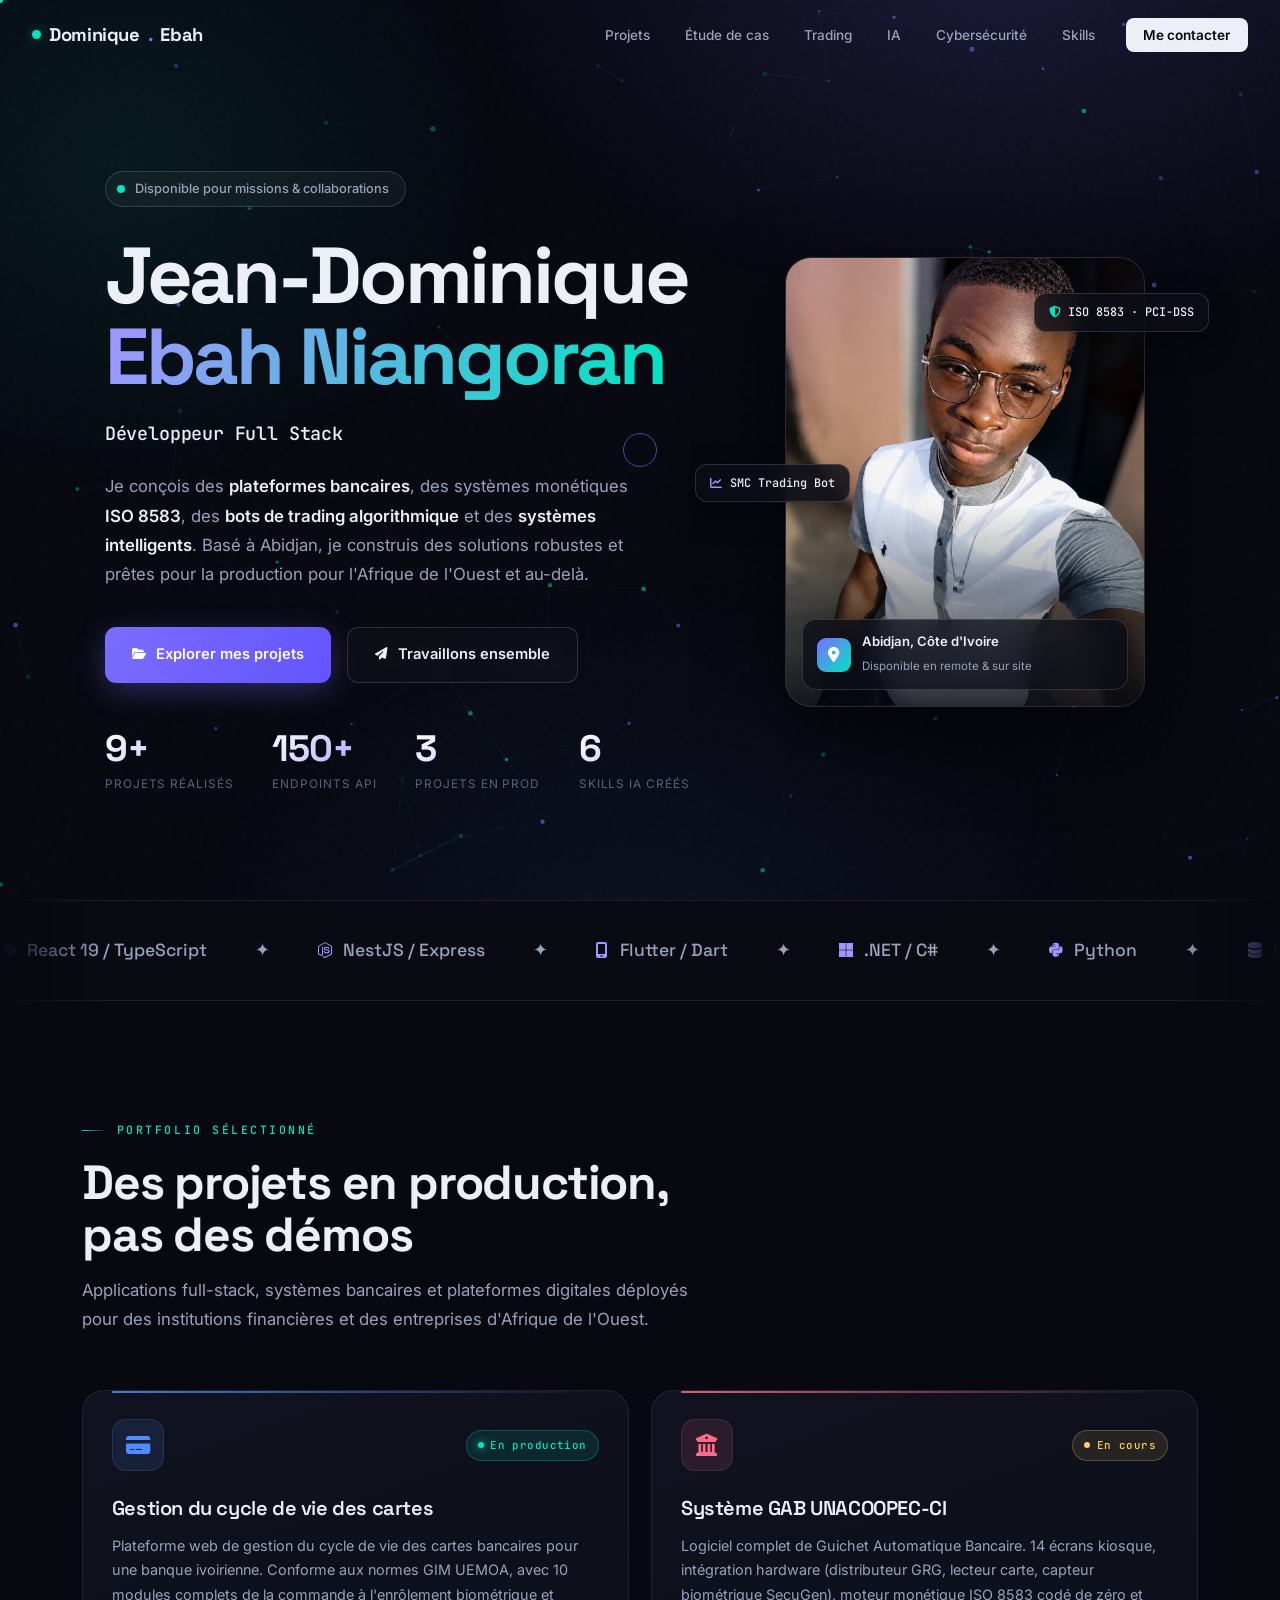
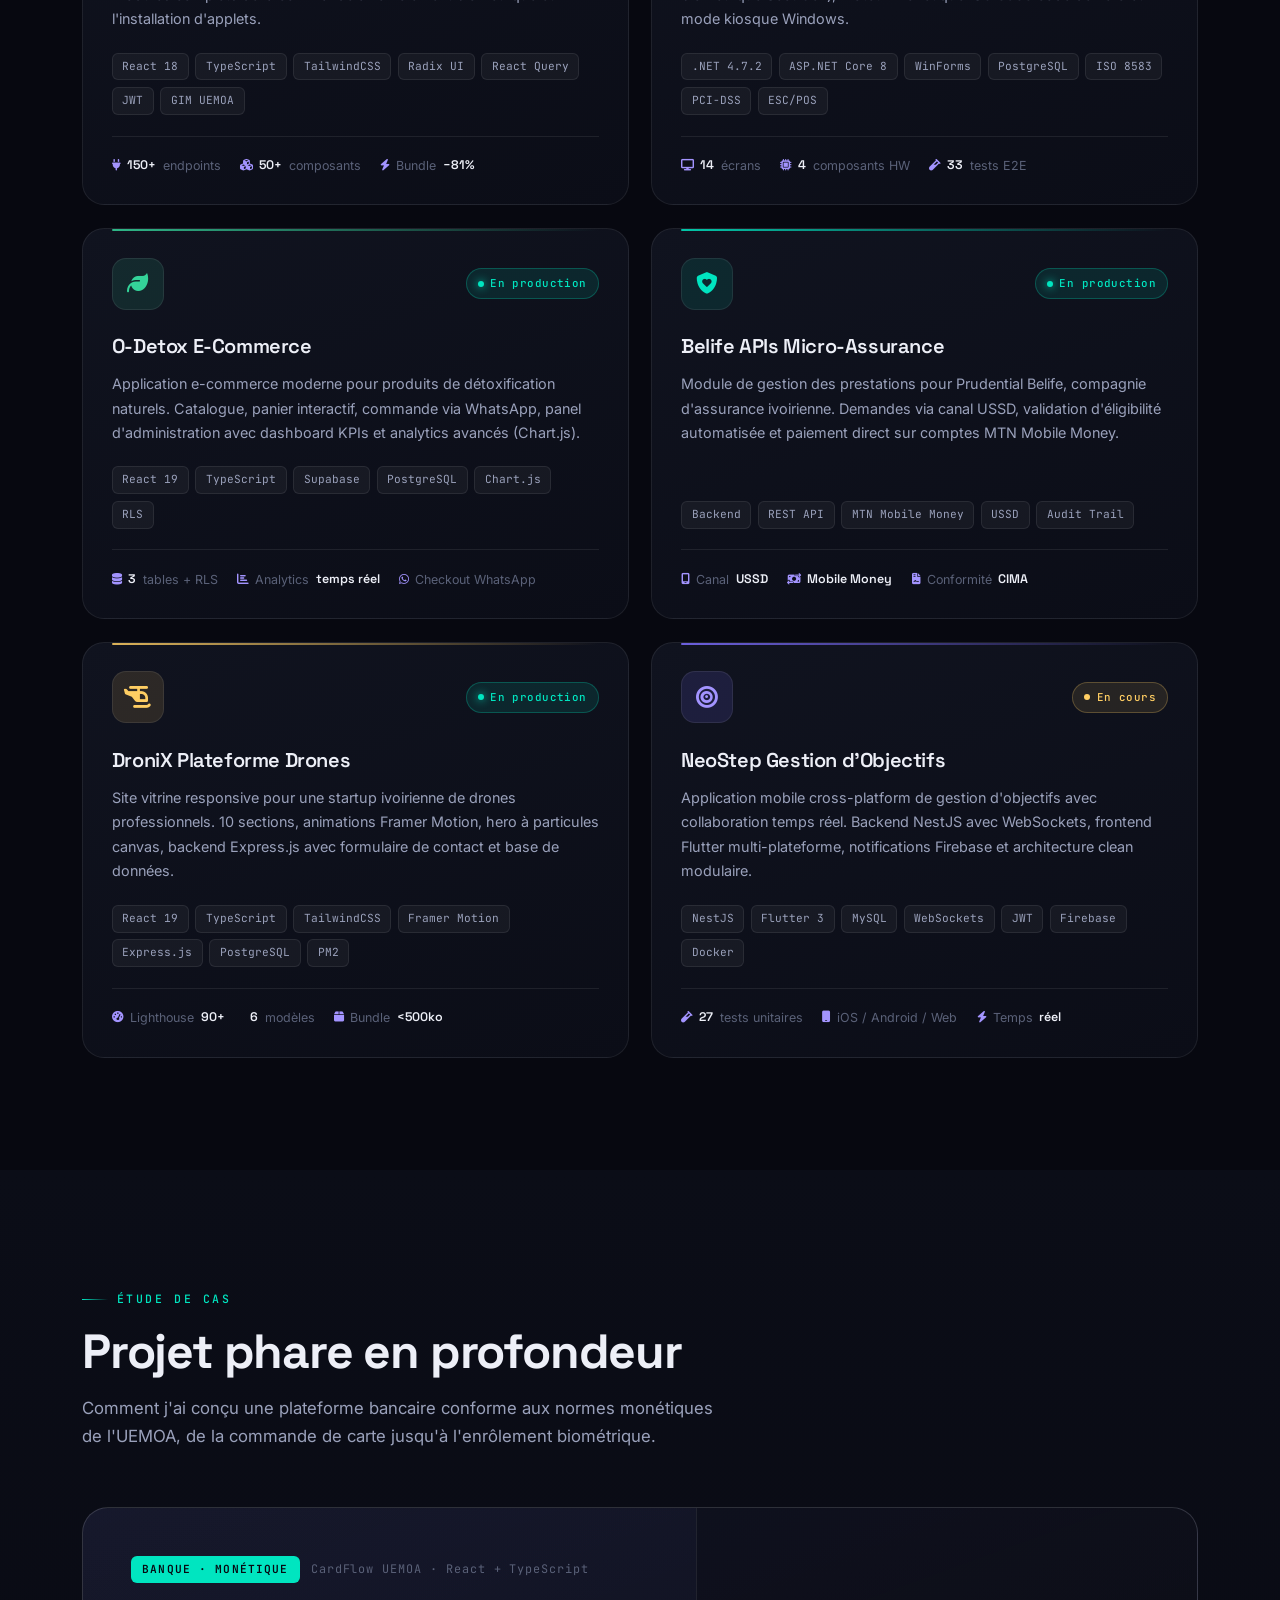
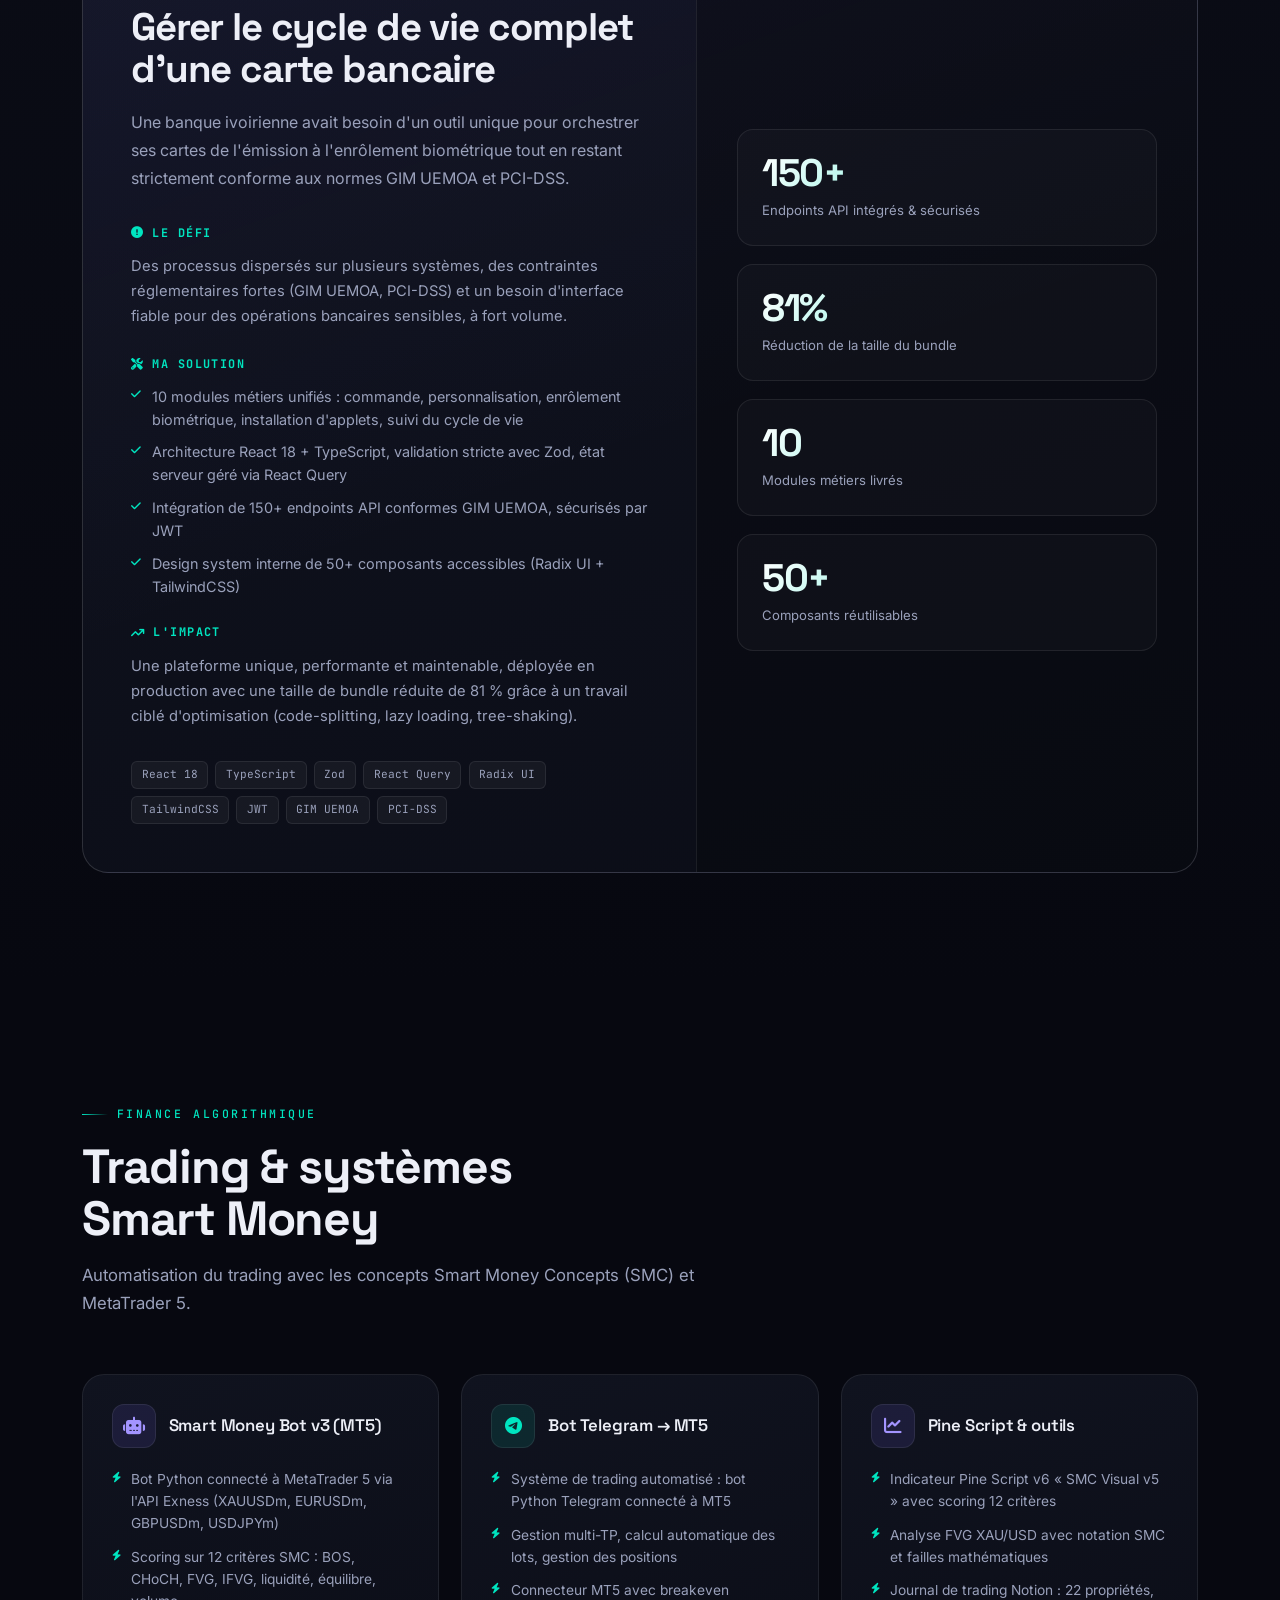
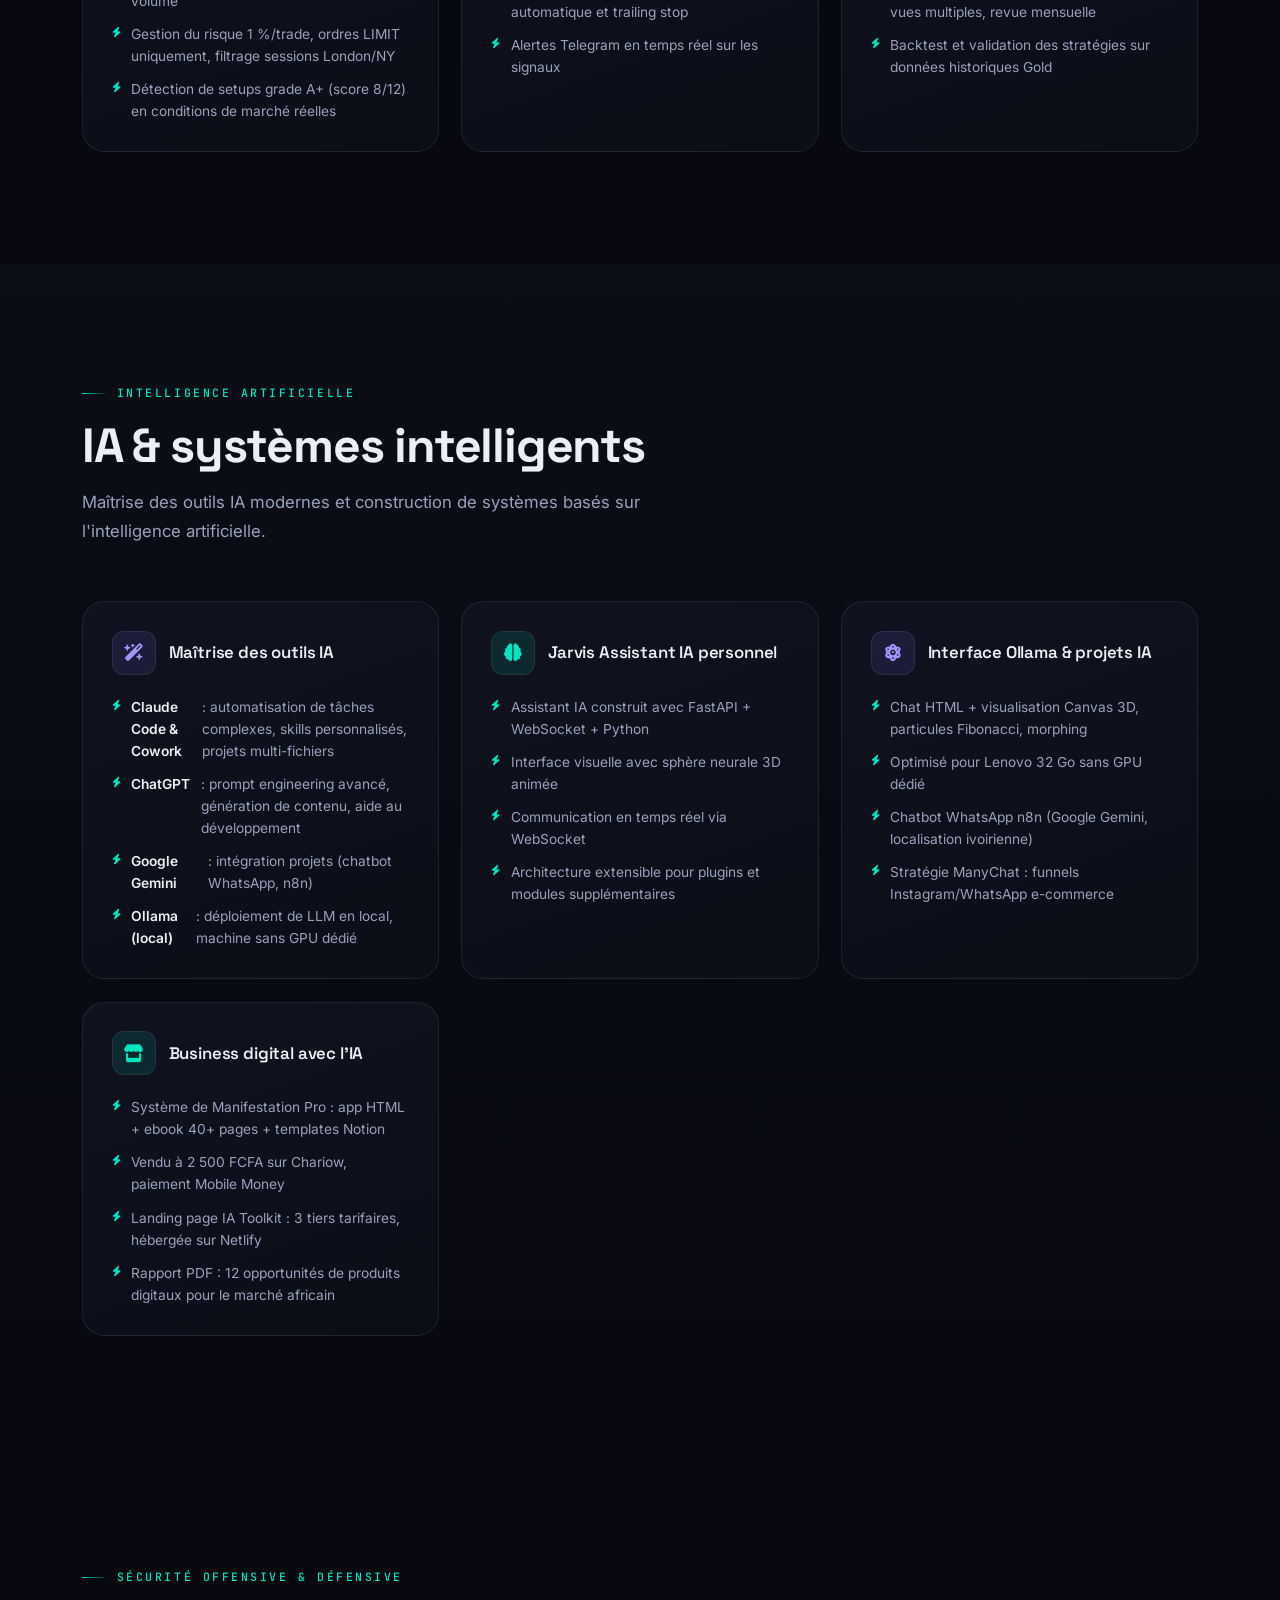
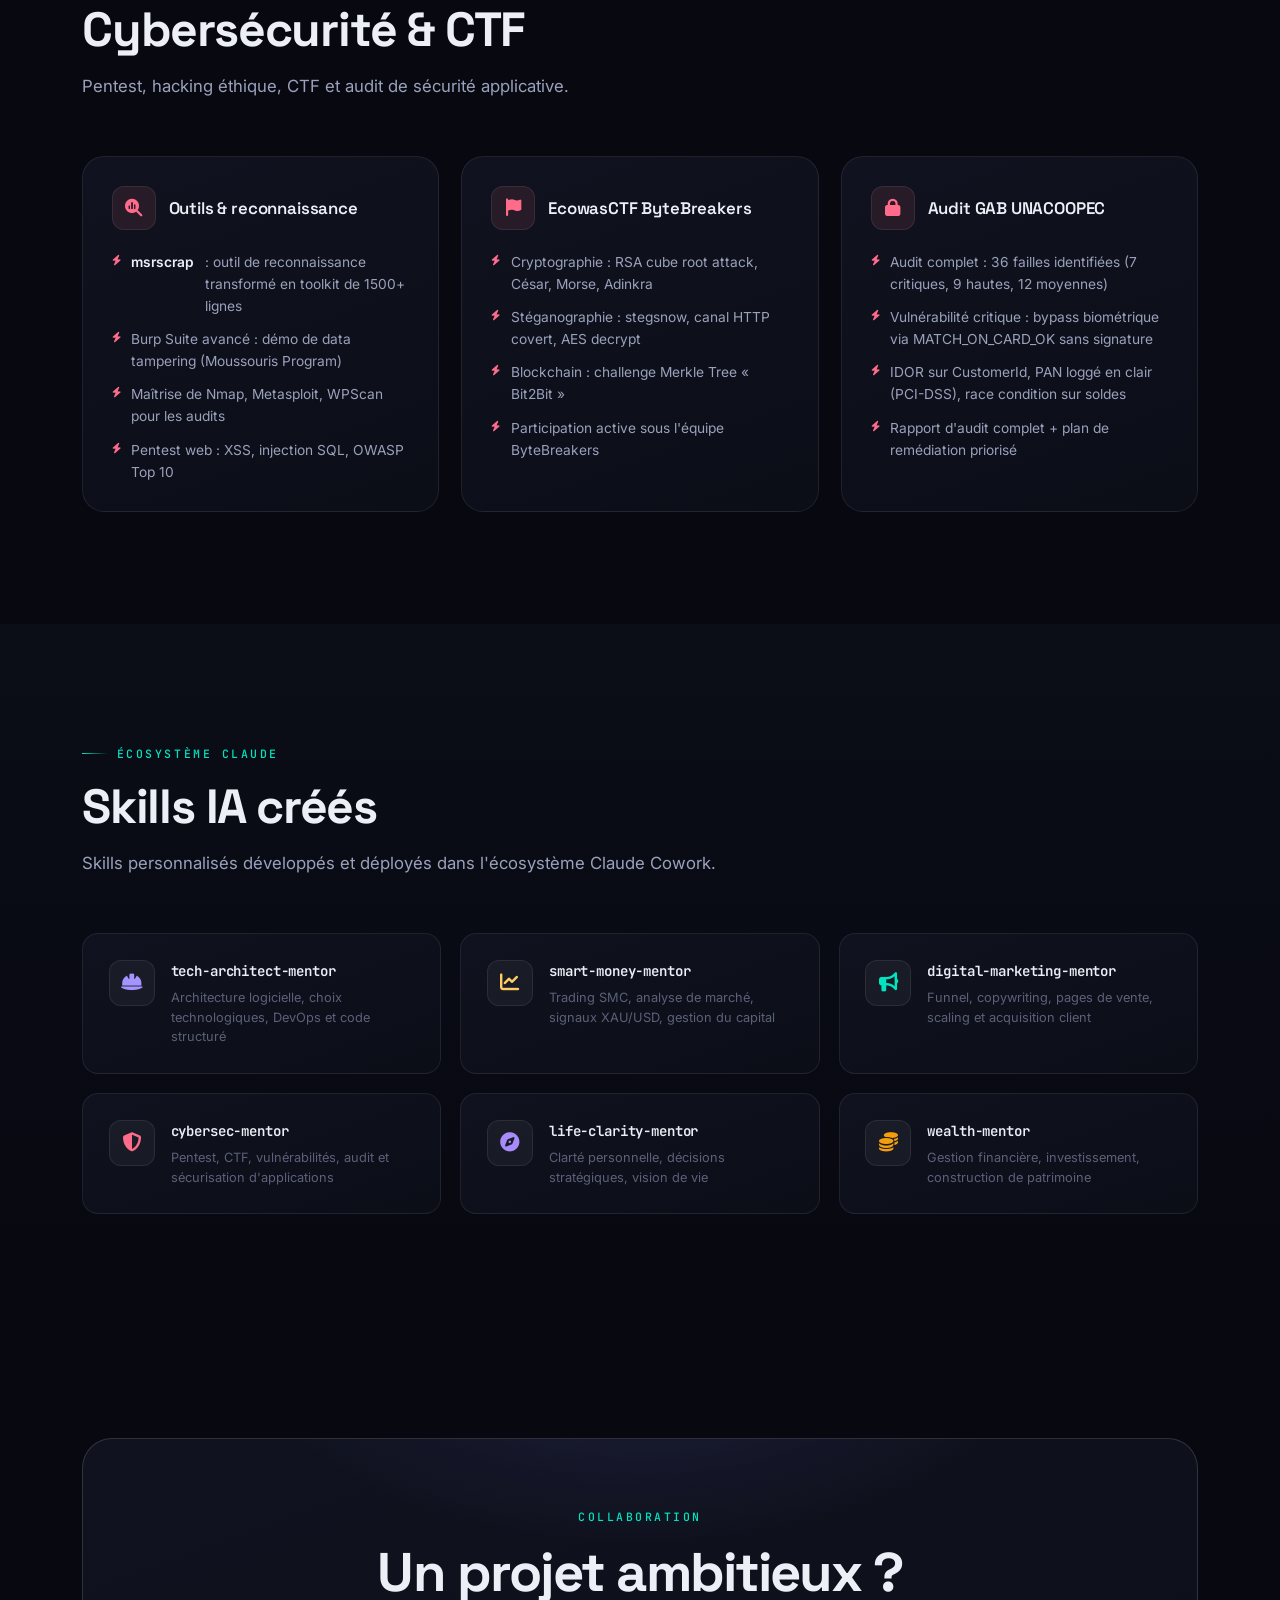
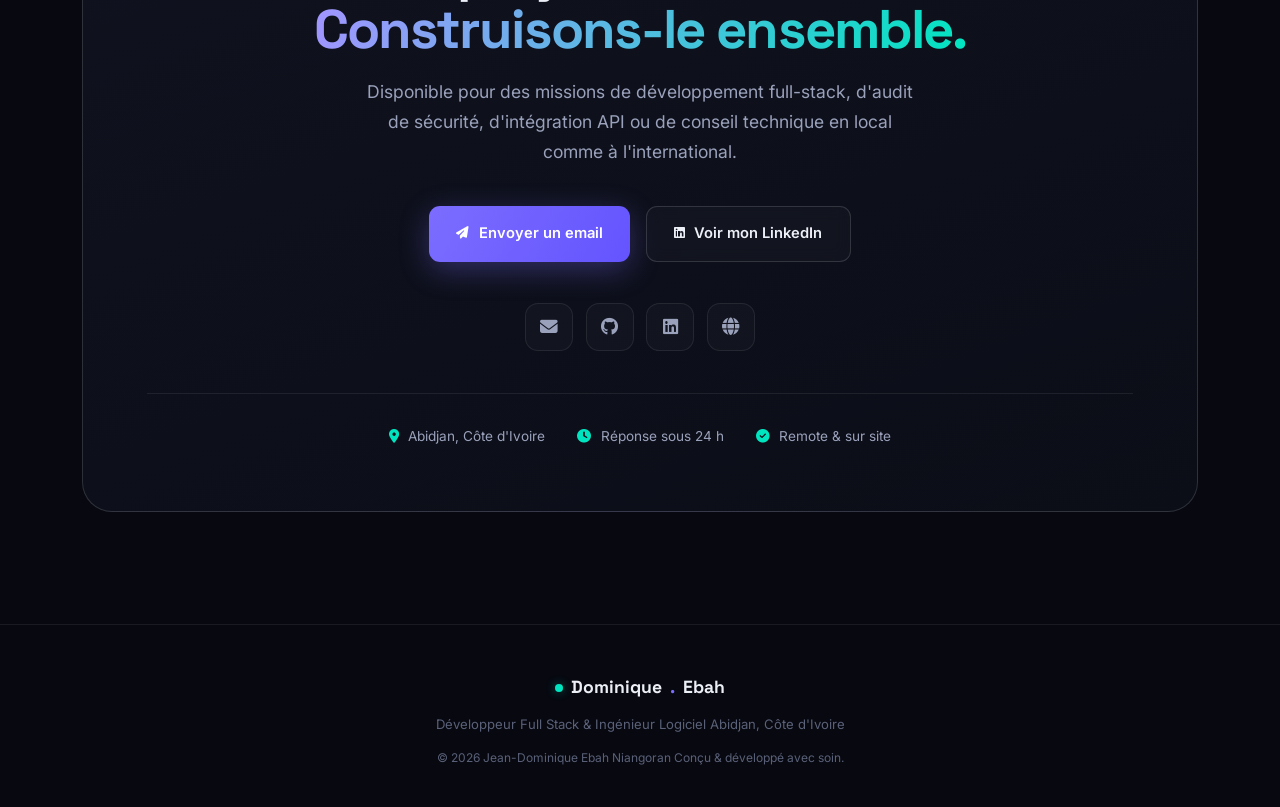
==== index.html @ 2f0df286 "nouveau nom du portfolio" ====
<!DOCTYPE html>
<html lang="fr">
<head>
<meta charset="UTF-8" />
<meta name="viewport" content="width=device-width, initial-scale=1.0" />
<title>Jean-Dominique Ebah  Développeur Full Stack  </title>
<meta name="description" content="Développeur Full Stack & Ingénieur Logiciel basé en Côte d'Ivoire. Plateformes bancaires, monétique ISO 8583, bots de trading algorithmique, IA & cybersécurité." />
<link rel="stylesheet" href="https://cdnjs.cloudflare.com/ajax/libs/font-awesome/6.5.1/css/all.min.css" />
<link rel="preconnect" href="https://fonts.googleapis.com" />
<link rel="preconnect" href="https://fonts.gstatic.com" crossorigin />
<link href="https://fonts.googleapis.com/css2?family=Space+Grotesk:wght@400;500;600;700&family=Inter:wght@300;400;500;600;700&family=JetBrains+Mono:wght@400;500;600&display=swap" rel="stylesheet" />
<link rel="stylesheet" href="assets/portfolio.css" />
</head>
<body>

<template id="__bundler_thumbnail" data-bg-color="#070810">
  <svg viewBox="0 0 1200 800" xmlns="http://www.w3.org/2000/svg">
    <defs>
      <linearGradient id="g" x1="0" y1="0" x2="1" y2="1">
        <stop offset="0" stop-color="#a394ff"/>
        <stop offset="1" stop-color="#00e5c0"/>
      </linearGradient>
    </defs>
    <circle cx="360" cy="300" r="8" fill="#7c6dff"/>
    <circle cx="560" cy="220" r="8" fill="#00e5c0"/>
    <circle cx="760" cy="320" r="8" fill="#7c6dff"/>
    <circle cx="620" cy="430" r="8" fill="#00e5c0"/>
    <circle cx="440" cy="460" r="8" fill="#7c6dff"/>
    <g stroke="#7c6dff" stroke-width="1.5" opacity="0.4">
      <line x1="360" y1="300" x2="560" y2="220"/>
      <line x1="560" y1="220" x2="760" y2="320"/>
      <line x1="760" y1="320" x2="620" y2="430"/>
      <line x1="620" y1="430" x2="440" y2="460"/>
      <line x1="440" y1="460" x2="360" y2="300"/>
      <line x1="560" y1="220" x2="620" y2="430"/>
    </g>
    <text x="600" y="580" font-family="'Space Grotesk',sans-serif" font-size="68" font-weight="700" fill="url(#g)" text-anchor="middle" letter-spacing="-2">Dominique.Ebah</text>
    <text x="600" y="630" font-family="monospace" font-size="24" fill="#9aa1bb" text-anchor="middle" letter-spacing="3">DÉVELOPPEUR FULL STACK</text>
  </svg>
</template>

<canvas id="neural-canvas"></canvas>
<div class="cursor-dot"></div>
<div class="cursor-ring"></div>

<!-- NAV -->
<nav>
  <a href="#top" class="nav-brand"><span class="brand-dot"></span>Dominique<span style="color:var(--violet)">.</span>Ebah</a>
  <ul class="nav-links">
    <li><a href="#projets">Projets</a></li>
    <li><a href="#case">Étude de cas</a></li>
    <li><a href="#trading">Trading</a></li>
    <li><a href="#ia">IA</a></li>
    <li><a href="#cybersec">Cybersécurité</a></li>
    <li><a href="#skills">Skills</a></li>
    <li><a href="#contact" class="nav-cta">Me contacter</a></li>
  </ul>
  <button class="nav-toggle" aria-label="Menu"><i class="fa-solid fa-bars"></i></button>
</nav>

<!-- HERO -->
<header class="hero" id="top">
  <div class="container">
    <div class="hero-grid">
      <div class="hero-text">
        <div class="hero-status reveal">
          <span class="live"></span> Disponible pour missions &amp; collaborations
        </div>
        <h1 class="reveal d1">
          Jean-Dominique<br />
          <span class="grad-text">Ebah Niangoran</span>
        </h1>
        <p class="hero-role reveal d2">
          Développeur Full Stack <span class="sep"> </span> 
        </p>
        <p class="hero-desc reveal d2">
          Je conçois des <strong>plateformes bancaires</strong>, des systèmes monétiques
          <strong>ISO 8583</strong>, des <strong>bots de trading algorithmique</strong> et des
          <strong>systèmes intelligents</strong>. Basé à Abidjan, je construis des solutions
          robustes et prêtes pour la production  pour l'Afrique de l'Ouest et au-delà.
        </p>
        <div class="hero-buttons reveal d3">
          <a href="#projets" class="btn btn-primary" data-magnetic>
            <i class="fa-solid fa-folder-open"></i><span>Explorer mes projets</span>
          </a>
          <a href="#contact" class="btn btn-ghost" data-magnetic>
            <i class="fa-solid fa-paper-plane"></i><span>Travaillons ensemble</span>
          </a>
        </div>
        <div class="hero-metrics reveal d4">
          <div class="metric-block">
            <div class="metric-num" data-count="9" data-suffix="+">0</div>
            <div class="metric-label">Projets réalisés</div>
          </div>
          <div class="metric-block">
            <div class="metric-num" data-count="150" data-suffix="+">0</div>
            <div class="metric-label">Endpoints API</div>
          </div>
          <div class="metric-block">
            <div class="metric-num" data-count="3">0</div>
            <div class="metric-label">Projets en prod</div>
          </div>
          <div class="metric-block">
            <div class="metric-num" data-count="6">0</div>
            <div class="metric-label">Skills IA créés</div>
          </div>
        </div>
      </div>

      <div class="hero-portrait reveal d2">
        <div class="portrait-card">
          <div class="portrait-glow"></div>
          <img src="assets/photo.png" alt="Jean-Dominique Ebah Niangoran" />
          <div class="portrait-badge">
            <div class="pb-icon"><i class="fa-solid fa-location-dot"></i></div>
            <div class="pb-text">
              <strong>Abidjan, Côte d'Ivoire</strong>
              <span>Disponible en remote &amp; sur site</span>
            </div>
          </div>
        </div>
        <div class="float-chip fc-1"><i class="fa-solid fa-shield-halved"></i> ISO 8583 · PCI-DSS</div>
        <div class="float-chip fc-2"><i class="fa-solid fa-chart-line"></i> SMC Trading Bot</div>
      </div>
    </div>
  </div>
  <div class="scroll-hint reveal d4">
    <div class="mouse"></div>
    Défiler
  </div>
</header>

<!-- MARQUEE / STACK -->
<div class="marquee-wrap">
  <div class="marquee">
    <span class="marquee-item"><i class="fa-brands fa-react"></i> React 19 / TypeScript</span><span class="marquee-item star">✦</span>
    <span class="marquee-item"><i class="fa-brands fa-node-js"></i> NestJS / Express</span><span class="marquee-item star">✦</span>
    <span class="marquee-item"><i class="fa-solid fa-mobile-screen"></i> Flutter / Dart</span><span class="marquee-item star">✦</span>
    <span class="marquee-item"><i class="fa-brands fa-microsoft"></i> .NET / C#</span><span class="marquee-item star">✦</span>
    <span class="marquee-item"><i class="fa-brands fa-python"></i> Python</span><span class="marquee-item star">✦</span>
    <span class="marquee-item"><i class="fa-solid fa-database"></i> PostgreSQL</span><span class="marquee-item star">✦</span>
    <span class="marquee-item"><i class="fa-brands fa-docker"></i> Docker</span><span class="marquee-item star">✦</span>
    <span class="marquee-item"><i class="fa-solid fa-shield-halved"></i> ISO 8583</span><span class="marquee-item star">✦</span>
    <span class="marquee-item"><i class="fa-solid fa-chart-line"></i> MetaTrader 5</span><span class="marquee-item star">✦</span>
    <!-- duplicate for seamless loop -->
    <span class="marquee-item"><i class="fa-brands fa-react"></i> React 19 / TypeScript</span><span class="marquee-item star">✦</span>
    <span class="marquee-item"><i class="fa-brands fa-node-js"></i> NestJS / Express</span><span class="marquee-item star">✦</span>
    <span class="marquee-item"><i class="fa-solid fa-mobile-screen"></i> Flutter / Dart</span><span class="marquee-item star">✦</span>
    <span class="marquee-item"><i class="fa-brands fa-microsoft"></i> .NET / C#</span><span class="marquee-item star">✦</span>
    <span class="marquee-item"><i class="fa-brands fa-python"></i> Python</span><span class="marquee-item star">✦</span>
    <span class="marquee-item"><i class="fa-solid fa-database"></i> PostgreSQL</span><span class="marquee-item star">✦</span>
    <span class="marquee-item"><i class="fa-brands fa-docker"></i> Docker</span><span class="marquee-item star">✦</span>
    <span class="marquee-item"><i class="fa-solid fa-shield-halved"></i> ISO 8583</span><span class="marquee-item star">✦</span>
    <span class="marquee-item"><i class="fa-solid fa-chart-line"></i> MetaTrader 5</span><span class="marquee-item star">✦</span>
  </div>
</div>

<!-- PROJETS -->
<section id="projets">
  <div class="container">
    <div class="section-head reveal">
      <div class="eyebrow">Portfolio sélectionné</div>
      <h2 class="section-title">Des projets en production,<br />pas des démos</h2>
      <p class="section-sub">Applications full-stack, systèmes bancaires et plateformes digitales déployés pour des institutions financières et des entreprises d'Afrique de l'Ouest.</p>
    </div>

    <div class="projects-grid">

      <!-- CardFlow -->
      <article class="project-card c-blue reveal">
        <div class="spotlight"></div>
        <div class="project-top">
          <div class="project-icon"><i class="fa-solid fa-credit-card"></i></div>
          <span class="project-badge badge-prod"><span class="bdot"></span> En production</span>
        </div>
        <h3 class="project-title">Gestion du cycle de vie des cartes</h3>
        <p class="project-desc">Plateforme web de gestion du cycle de vie des cartes bancaires pour une banque ivoirienne. Conforme aux normes GIM UEMOA, avec 10 modules complets de la commande à l'enrôlement biométrique et l'installation d'applets.</p>
        <div class="project-tags">
          <span class="tag">React 18</span><span class="tag">TypeScript</span><span class="tag">TailwindCSS</span>
          <span class="tag">Radix UI</span><span class="tag">React Query</span><span class="tag">JWT</span><span class="tag">GIM UEMOA</span>
        </div>
        <div class="project-metrics">
          <span class="pmetric"><i class="fa-solid fa-plug"></i> <strong>150+</strong> endpoints</span>
          <span class="pmetric"><i class="fa-solid fa-cubes"></i> <strong>50+</strong> composants</span>
          <span class="pmetric"><i class="fa-solid fa-bolt"></i> Bundle <strong>−81%</strong></span>
        </div>
      </article>

      <!-- GAB -->
      <article class="project-card c-rose reveal d1">
        <div class="spotlight"></div>
        <div class="project-top">
          <div class="project-icon"><i class="fa-solid fa-building-columns"></i></div>
          <span class="project-badge badge-wip"><span class="bdot"></span> En cours</span>
        </div>
        <h3 class="project-title">Système GAB UNACOOPEC-CI</h3>
        <p class="project-desc">Logiciel complet de Guichet Automatique Bancaire. 14 écrans kiosque, intégration hardware (distributeur GRG, lecteur carte, capteur biométrique SecuGen), moteur monétique ISO 8583 codé de zéro et mode kiosque Windows.</p>
        <div class="project-tags">
          <span class="tag">.NET 4.7.2</span><span class="tag">ASP.NET Core 8</span><span class="tag">WinForms</span>
          <span class="tag">PostgreSQL</span><span class="tag">ISO 8583</span><span class="tag">PCI-DSS</span><span class="tag">ESC/POS</span>
        </div>
        <div class="project-metrics">
          <span class="pmetric"><i class="fa-solid fa-display"></i> <strong>14</strong> écrans</span>
          <span class="pmetric"><i class="fa-solid fa-microchip"></i> <strong>4</strong> composants HW</span>
          <span class="pmetric"><i class="fa-solid fa-vial"></i> <strong>33</strong> tests E2E</span>
        </div>
      </article>

      <!-- O-Detox -->
      <article class="project-card c-green reveal">
        <div class="spotlight"></div>
        <div class="project-top">
          <div class="project-icon"><i class="fa-solid fa-leaf"></i></div>
          <span class="project-badge badge-prod"><span class="bdot"></span> En production</span>
        </div>
        <h3 class="project-title">O-Detox E-Commerce</h3>
        <p class="project-desc">Application e-commerce moderne pour produits de détoxification naturels. Catalogue, panier interactif, commande via WhatsApp, panel d'administration avec dashboard KPIs et analytics avancés (Chart.js).</p>
        <div class="project-tags">
          <span class="tag">React 19</span><span class="tag">TypeScript</span><span class="tag">Supabase</span>
          <span class="tag">PostgreSQL</span><span class="tag">Chart.js</span><span class="tag">RLS</span>
        </div>
        <div class="project-metrics">
          <span class="pmetric"><i class="fa-solid fa-database"></i> <strong>3</strong> tables + RLS</span>
          <span class="pmetric"><i class="fa-solid fa-chart-bar"></i> Analytics <strong>temps réel</strong></span>
          <span class="pmetric"><i class="fa-brands fa-whatsapp"></i> Checkout WhatsApp</span>
        </div>
      </article>

      <!-- Belife -->
      <article class="project-card c-cyan reveal d1">
        <div class="spotlight"></div>
        <div class="project-top">
          <div class="project-icon"><i class="fa-solid fa-shield-heart"></i></div>
          <span class="project-badge badge-prod"><span class="bdot"></span> En production</span>
        </div>
        <h3 class="project-title">Belife APIs Micro-Assurance</h3>
        <p class="project-desc">Module de gestion des prestations pour Prudential Belife, compagnie d'assurance ivoirienne. Demandes via canal USSD, validation d'éligibilité automatisée et paiement direct sur comptes MTN Mobile Money.</p>
        <div class="project-tags">
          <span class="tag">Backend</span><span class="tag">REST API</span><span class="tag">MTN Mobile Money</span>
          <span class="tag">USSD</span><span class="tag">Audit Trail</span>
        </div>
        <div class="project-metrics">
          <span class="pmetric"><i class="fa-solid fa-mobile-screen"></i> Canal <strong>USSD</strong></span>
          <span class="pmetric"><i class="fa-solid fa-money-bill-transfer"></i> <strong>Mobile Money</strong></span>
          <span class="pmetric"><i class="fa-solid fa-file-contract"></i> Conformité <strong>CIMA</strong></span>
        </div>
      </article>

      <!-- DroniX -->
      <article class="project-card c-gold reveal">
        <div class="spotlight"></div>
        <div class="project-top">
          <div class="project-icon"><i class="fa-solid fa-helicopter"></i></div>
          <span class="project-badge badge-prod"><span class="bdot"></span> En production</span>
        </div>
        <h3 class="project-title">DroniX Plateforme Drones</h3>
        <p class="project-desc">Site vitrine responsive pour une startup ivoirienne de drones professionnels. 10 sections, animations Framer Motion, hero à particules canvas, backend Express.js avec formulaire de contact et base de données.</p>
        <div class="project-tags">
          <span class="tag">React 19</span><span class="tag">TypeScript</span><span class="tag">TailwindCSS</span>
          <span class="tag">Framer Motion</span><span class="tag">Express.js</span><span class="tag">PostgreSQL</span><span class="tag">PM2</span>
        </div>
        <div class="project-metrics">
          <span class="pmetric"><i class="fa-solid fa-gauge-high"></i> Lighthouse <strong>90+</strong></span>
          <span class="pmetric"><i class="fa-solid fa-drone"></i> <strong>6</strong> modèles</span>
          <span class="pmetric"><i class="fa-solid fa-box"></i> Bundle <strong>&lt;500ko</strong></span>
        </div>
      </article>

      <!-- NeoStep -->
      <article class="project-card c-violet reveal d1">
        <div class="spotlight"></div>
        <div class="project-top">
          <div class="project-icon"><i class="fa-solid fa-bullseye"></i></div>
          <span class="project-badge badge-wip"><span class="bdot"></span> En cours</span>
        </div>
        <h3 class="project-title">NeoStep Gestion d'Objectifs</h3>
        <p class="project-desc">Application mobile cross-platform de gestion d'objectifs avec collaboration temps réel. Backend NestJS avec WebSockets, frontend Flutter multi-plateforme, notifications Firebase et architecture clean modulaire.</p>
        <div class="project-tags">
          <span class="tag">NestJS</span><span class="tag">Flutter 3</span><span class="tag">MySQL</span>
          <span class="tag">WebSockets</span><span class="tag">JWT</span><span class="tag">Firebase</span><span class="tag">Docker</span>
        </div>
        <div class="project-metrics">
          <span class="pmetric"><i class="fa-solid fa-vial"></i> <strong>27</strong> tests unitaires</span>
          <span class="pmetric"><i class="fa-solid fa-mobile"></i> iOS / Android / Web</span>
          <span class="pmetric"><i class="fa-solid fa-bolt"></i> Temps <strong>réel</strong></span>
        </div>
      </article>

    </div>
  </div>
</section>

<!-- CASE STUDY -->
<section id="case" class="alt-bg">
  <div class="container">
    <div class="section-head reveal">
      <div class="eyebrow">Étude de cas</div>
      <h2 class="section-title">Projet phare en profondeur</h2>
      <p class="section-sub">Comment j'ai conçu une plateforme bancaire conforme aux normes monétiques de l'UEMOA, de la commande de carte jusqu'à l'enrôlement biométrique.</p>
    </div>

    <div class="case reveal d1">
      <div class="case-inner">
        <div class="case-left">
          <div class="case-tagrow">
            <span class="case-flag">Banque · Monétique</span>
            <span class="case-domain">CardFlow UEMOA · React + TypeScript</span>
          </div>
          <h3>Gérer le cycle de vie complet d'une carte bancaire</h3>
          <p class="case-lead">Une banque ivoirienne avait besoin d'un outil unique pour orchestrer ses cartes de l'émission à l'enrôlement biométrique tout en restant strictement conforme aux normes GIM UEMOA et PCI-DSS.</p>

          <div class="case-block">
            <h4><i class="fa-solid fa-circle-exclamation"></i> Le défi</h4>
            <p>Des processus dispersés sur plusieurs systèmes, des contraintes réglementaires fortes (GIM UEMOA, PCI-DSS) et un besoin d'interface fiable pour des opérations bancaires sensibles, à fort volume.</p>
          </div>

          <div class="case-block">
            <h4><i class="fa-solid fa-screwdriver-wrench"></i> Ma solution</h4>
            <ul class="case-list">
              <li><i class="fa-solid fa-check"></i> 10 modules métiers unifiés : commande, personnalisation, enrôlement biométrique, installation d'applets, suivi du cycle de vie</li>
              <li><i class="fa-solid fa-check"></i> Architecture React 18 + TypeScript, validation stricte avec Zod, état serveur géré via React Query</li>
              <li><i class="fa-solid fa-check"></i> Intégration de 150+ endpoints API conformes GIM UEMOA, sécurisés par JWT</li>
              <li><i class="fa-solid fa-check"></i> Design system interne de 50+ composants accessibles (Radix UI + TailwindCSS)</li>
            </ul>
          </div>

          <div class="case-block">
            <h4><i class="fa-solid fa-arrow-trend-up"></i> L'impact</h4>
            <p>Une plateforme unique, performante et maintenable, déployée en production avec une taille de bundle réduite de 81 % grâce à un travail ciblé d'optimisation (code-splitting, lazy loading, tree-shaking).</p>
          </div>

          <div class="case-tags">
            <span class="tag">React 18</span><span class="tag">TypeScript</span><span class="tag">Zod</span>
            <span class="tag">React Query</span><span class="tag">Radix UI</span><span class="tag">TailwindCSS</span>
            <span class="tag">JWT</span><span class="tag">GIM UEMOA</span><span class="tag">PCI-DSS</span>
          </div>
        </div>

        <div class="case-right">
          <div class="case-stat">
            <div class="cs-num"><span data-count="150" data-suffix="+">0</span></div>
            <div class="cs-label">Endpoints API intégrés &amp; sécurisés</div>
          </div>
          <div class="case-stat">
            <div class="cs-num"><span data-count="81" data-suffix="%">0</span></div>
            <div class="cs-label">Réduction de la taille du bundle</div>
          </div>
          <div class="case-stat">
            <div class="cs-num"><span data-count="10">0</span></div>
            <div class="cs-label">Modules métiers livrés</div>
          </div>
          <div class="case-stat">
            <div class="cs-num"><span data-count="50" data-suffix="+">0</span></div>
            <div class="cs-label">Composants réutilisables</div>
          </div>
        </div>
      </div>
    </div>
  </div>
</section>

<!-- TRADING -->
<section id="trading">
  <div class="container">
    <div class="section-head reveal">
      <div class="eyebrow">Finance algorithmique</div>
      <h2 class="section-title">Trading &amp; systèmes Smart Money</h2>
      <p class="section-sub">Automatisation du trading avec les concepts Smart Money Concepts (SMC) et MetaTrader 5.</p>
    </div>
    <div class="cards-grid">
      <article class="info-card reveal">
        <div class="info-card-head">
          <div class="ic"><i class="fa-solid fa-robot"></i></div>
          <h4>Smart Money Bot v3 (MT5)</h4>
        </div>
        <ul class="feat-list">
          <li><i class="fa-solid fa-bolt"></i> Bot Python connecté à MetaTrader 5 via l'API Exness (XAUUSDm, EURUSDm, GBPUSDm, USDJPYm)</li>
          <li><i class="fa-solid fa-bolt"></i> Scoring sur 12 critères SMC : BOS, CHoCH, FVG, IFVG, liquidité, équilibre, volume</li>
          <li><i class="fa-solid fa-bolt"></i> Gestion du risque 1 %/trade, ordres LIMIT uniquement, filtrage sessions London/NY</li>
          <li><i class="fa-solid fa-bolt"></i> Détection de setups grade A+ (score 8/12) en conditions de marché réelles</li>
        </ul>
      </article>
      <article class="info-card teal reveal d1">
        <div class="info-card-head">
          <div class="ic"><i class="fa-brands fa-telegram"></i></div>
          <h4>Bot Telegram → MT5</h4>
        </div>
        <ul class="feat-list">
          <li><i class="fa-solid fa-bolt"></i> Système de trading automatisé : bot Python Telegram connecté à MT5</li>
          <li><i class="fa-solid fa-bolt"></i> Gestion multi-TP, calcul automatique des lots, gestion des positions</li>
          <li><i class="fa-solid fa-bolt"></i> Connecteur MT5 avec breakeven automatique et trailing stop</li>
          <li><i class="fa-solid fa-bolt"></i> Alertes Telegram en temps réel sur les signaux</li>
        </ul>
      </article>
      <article class="info-card reveal d2">
        <div class="info-card-head">
          <div class="ic"><i class="fa-solid fa-chart-line"></i></div>
          <h4>Pine Script &amp; outils</h4>
        </div>
        <ul class="feat-list">
          <li><i class="fa-solid fa-bolt"></i> Indicateur Pine Script v6 « SMC Visual v5 » avec scoring 12 critères</li>
          <li><i class="fa-solid fa-bolt"></i> Analyse FVG XAU/USD avec notation SMC et failles mathématiques</li>
          <li><i class="fa-solid fa-bolt"></i> Journal de trading Notion : 22 propriétés, vues multiples, revue mensuelle</li>
          <li><i class="fa-solid fa-bolt"></i> Backtest et validation des stratégies sur données historiques Gold</li>
        </ul>
      </article>
    </div>
  </div>
</section>

<!-- IA -->
<section id="ia" class="alt-bg">
  <div class="container">
    <div class="section-head reveal">
      <div class="eyebrow">Intelligence artificielle</div>
      <h2 class="section-title">IA &amp; systèmes intelligents</h2>
      <p class="section-sub">Maîtrise des outils IA modernes et construction de systèmes basés sur l'intelligence artificielle.</p>
    </div>
    <div class="cards-grid">
      <article class="info-card reveal">
        <div class="info-card-head">
          <div class="ic"><i class="fa-solid fa-wand-magic-sparkles"></i></div>
          <h4>Maîtrise des outils IA</h4>
        </div>
        <ul class="feat-list">
          <li><i class="fa-solid fa-bolt"></i> <strong>Claude Code &amp; Cowork</strong> : automatisation de tâches complexes, skills personnalisés, projets multi-fichiers</li>
          <li><i class="fa-solid fa-bolt"></i> <strong>ChatGPT</strong> : prompt engineering avancé, génération de contenu, aide au développement</li>
          <li><i class="fa-solid fa-bolt"></i> <strong>Google Gemini</strong> : intégration projets (chatbot WhatsApp, n8n)</li>
          <li><i class="fa-solid fa-bolt"></i> <strong>Ollama (local)</strong> : déploiement de LLM en local, machine sans GPU dédié</li>
        </ul>
      </article>
      <article class="info-card teal reveal d1">
        <div class="info-card-head">
          <div class="ic"><i class="fa-solid fa-brain"></i></div>
          <h4>Jarvis Assistant IA personnel</h4>
        </div>
        <ul class="feat-list">
          <li><i class="fa-solid fa-bolt"></i> Assistant IA construit avec FastAPI + WebSocket + Python</li>
          <li><i class="fa-solid fa-bolt"></i> Interface visuelle avec sphère neurale 3D animée</li>
          <li><i class="fa-solid fa-bolt"></i> Communication en temps réel via WebSocket</li>
          <li><i class="fa-solid fa-bolt"></i> Architecture extensible pour plugins et modules supplémentaires</li>
        </ul>
      </article>
      <article class="info-card reveal d2">
        <div class="info-card-head">
          <div class="ic"><i class="fa-solid fa-atom"></i></div>
          <h4>Interface Ollama &amp; projets IA</h4>
        </div>
        <ul class="feat-list">
          <li><i class="fa-solid fa-bolt"></i> Chat HTML + visualisation Canvas 3D, particules Fibonacci, morphing</li>
          <li><i class="fa-solid fa-bolt"></i> Optimisé pour Lenovo 32 Go sans GPU dédié</li>
          <li><i class="fa-solid fa-bolt"></i> Chatbot WhatsApp n8n (Google Gemini, localisation ivoirienne)</li>
          <li><i class="fa-solid fa-bolt"></i> Stratégie ManyChat : funnels Instagram/WhatsApp e-commerce</li>
        </ul>
      </article>
      <article class="info-card teal reveal d3">
        <div class="info-card-head">
          <div class="ic"><i class="fa-solid fa-store"></i></div>
          <h4>Business digital avec l'IA</h4>
        </div>
        <ul class="feat-list">
          <li><i class="fa-solid fa-bolt"></i> Système de Manifestation Pro : app HTML + ebook 40+ pages + templates Notion</li>
          <li><i class="fa-solid fa-bolt"></i> Vendu à 2 500 FCFA sur Chariow, paiement Mobile Money</li>
          <li><i class="fa-solid fa-bolt"></i> Landing page IA Toolkit : 3 tiers tarifaires, hébergée sur Netlify</li>
          <li><i class="fa-solid fa-bolt"></i> Rapport PDF : 12 opportunités de produits digitaux pour le marché africain</li>
        </ul>
      </article>
    </div>
  </div>
</section>

<!-- CYBERSEC -->
<section id="cybersec">
  <div class="container">
    <div class="section-head reveal">
      <div class="eyebrow">Sécurité offensive &amp; défensive</div>
      <h2 class="section-title">Cybersécurité &amp; CTF</h2>
      <p class="section-sub">Pentest, hacking éthique, CTF et audit de sécurité applicative.</p>
    </div>
    <div class="cards-grid">
      <article class="info-card rose reveal">
        <div class="info-card-head">
          <div class="ic"><i class="fa-solid fa-magnifying-glass-chart"></i></div>
          <h4>Outils &amp; reconnaissance</h4>
        </div>
        <ul class="feat-list">
          <li><i class="fa-solid fa-bolt"></i> <strong>msrscrap</strong> : outil de reconnaissance transformé en toolkit de 1500+ lignes</li>
          <li><i class="fa-solid fa-bolt"></i> Burp Suite avancé : démo de data tampering (Moussouris Program)</li>
          <li><i class="fa-solid fa-bolt"></i> Maîtrise de Nmap, Metasploit, WPScan pour les audits</li>
          <li><i class="fa-solid fa-bolt"></i> Pentest web : XSS, injection SQL, OWASP Top 10</li>
        </ul>
      </article>
      <article class="info-card rose reveal d1">
        <div class="info-card-head">
          <div class="ic"><i class="fa-solid fa-flag"></i></div>
          <h4>EcowasCTF ByteBreakers</h4>
        </div>
        <ul class="feat-list">
          <li><i class="fa-solid fa-bolt"></i> Cryptographie : RSA cube root attack, César, Morse, Adinkra</li>
          <li><i class="fa-solid fa-bolt"></i> Stéganographie : stegsnow, canal HTTP covert, AES decrypt</li>
          <li><i class="fa-solid fa-bolt"></i> Blockchain : challenge Merkle Tree « Bit2Bit »</li>
          <li><i class="fa-solid fa-bolt"></i> Participation active sous l'équipe ByteBreakers</li>
        </ul>
      </article>
      <article class="info-card rose reveal d2">
        <div class="info-card-head">
          <div class="ic"><i class="fa-solid fa-lock"></i></div>
          <h4>Audit GAB UNACOOPEC</h4>
        </div>
        <ul class="feat-list">
          <li><i class="fa-solid fa-bolt"></i> Audit complet : 36 failles identifiées (7 critiques, 9 hautes, 12 moyennes)</li>
          <li><i class="fa-solid fa-bolt"></i> Vulnérabilité critique : bypass biométrique via MATCH_ON_CARD_OK sans signature</li>
          <li><i class="fa-solid fa-bolt"></i> IDOR sur CustomerId, PAN loggé en clair (PCI-DSS), race condition sur soldes</li>
          <li><i class="fa-solid fa-bolt"></i> Rapport d'audit complet + plan de remédiation priorisé</li>
        </ul>
      </article>
    </div>
  </div>
</section>

<!-- SKILLS -->
<section id="skills" class="alt-bg">
  <div class="container">
    <div class="section-head reveal">
      <div class="eyebrow">Écosystème Claude</div>
      <h2 class="section-title">Skills IA créés</h2>
      <p class="section-sub">Skills personnalisés développés et déployés dans l'écosystème Claude Cowork.</p>
    </div>
    <div class="skills-grid">
      <div class="skill-tile reveal">
        <div class="st-icon" style="color:#a394ff"><i class="fa-solid fa-helmet-safety"></i></div>
        <div><div class="st-name">tech-architect-mentor</div><div class="st-desc">Architecture logicielle, choix technologiques, DevOps et code structuré</div></div>
      </div>
      <div class="skill-tile reveal d1">
        <div class="st-icon" style="color:#ffce63"><i class="fa-solid fa-chart-line"></i></div>
        <div><div class="st-name">smart-money-mentor</div><div class="st-desc">Trading SMC, analyse de marché, signaux XAU/USD, gestion du capital</div></div>
      </div>
      <div class="skill-tile reveal d2">
        <div class="st-icon" style="color:#00e5c0"><i class="fa-solid fa-bullhorn"></i></div>
        <div><div class="st-name">digital-marketing-mentor</div><div class="st-desc">Funnel, copywriting, pages de vente, scaling et acquisition client</div></div>
      </div>
      <div class="skill-tile reveal">
        <div class="st-icon" style="color:#ff6b8a"><i class="fa-solid fa-shield-halved"></i></div>
        <div><div class="st-name">cybersec-mentor</div><div class="st-desc">Pentest, CTF, vulnérabilités, audit et sécurisation d'applications</div></div>
      </div>
      <div class="skill-tile reveal d1">
        <div class="st-icon" style="color:#a78bfa"><i class="fa-solid fa-compass"></i></div>
        <div><div class="st-name">life-clarity-mentor</div><div class="st-desc">Clarté personnelle, décisions stratégiques, vision de vie</div></div>
      </div>
      <div class="skill-tile reveal d2">
        <div class="st-icon" style="color:#f59e0b"><i class="fa-solid fa-coins"></i></div>
        <div><div class="st-name">wealth-mentor</div><div class="st-desc">Gestion financière, investissement, construction de patrimoine</div></div>
      </div>
    </div>
  </div>
</section>

<!-- CONTACT -->
<section id="contact" class="contact">
  <div class="container">
    <div class="contact-card reveal">
      <div class="eyebrow">Collaboration</div>
      <h2>Un projet ambitieux ?<br /><span class="grad-text">Construisons-le ensemble.</span></h2>
      <p class="lead">Disponible pour des missions de développement full-stack, d'audit de sécurité, d'intégration API ou de conseil technique en local comme à l'international.</p>
      <div class="contact-actions">
        <a href="mailto:ebahniangoran@gmail.com" class="btn btn-primary" data-magnetic>
          <i class="fa-solid fa-paper-plane"></i><span>Envoyer un email</span>
        </a>
        <a href="https://www.linkedin.com/in/niangoran-jean-dominique-ebah-0b3594325/" target="_blank" rel="noopener" class="btn btn-ghost" data-magnetic>
          <i class="fa-brands fa-linkedin"></i><span>Voir mon LinkedIn</span>
        </a>
      </div>
      <div class="contact-socials">
        <a href="mailto:ebahniangoran@gmail.com" class="social-link" aria-label="Email"><i class="fa-solid fa-envelope"></i></a>
        <a href="https://github.com/Master-Mind-code/" target="_blank" rel="noopener" class="social-link" aria-label="GitHub"><i class="fa-brands fa-github"></i></a>
        <a href="https://www.linkedin.com/in/niangoran-jean-dominique-ebah-0b3594325/" target="_blank" rel="noopener" class="social-link" aria-label="LinkedIn"><i class="fa-brands fa-linkedin"></i></a>
        <a href="https://ia-toolkit.netlify.app" target="_blank" rel="noopener" class="social-link" aria-label="Site web"><i class="fa-solid fa-globe"></i></a>
      </div>
      <div class="contact-meta">
        <span class="cm"><i class="fa-solid fa-location-dot"></i> Abidjan, Côte d'Ivoire</span>
        <span class="cm"><i class="fa-solid fa-clock"></i> Réponse sous 24 h</span>
        <span class="cm"><i class="fa-solid fa-circle-check"></i> Remote &amp; sur site</span>
      </div>
    </div>
  </div>
</section>

<!-- FOOTER -->
<footer>
  <div class="f-brand"><span class="brand-dot"></span>Dominique<span style="color:var(--violet)">.</span>Ebah</div>
  <p>Développeur Full Stack &amp; Ingénieur Logiciel Abidjan, Côte d'Ivoire</p>
  <p style="font-size:0.75rem">© 2026 Jean-Dominique Ebah Niangoran Conçu &amp; développé avec soin.</p>
</footer>

<script src="assets/neural.js"></script>
<script src="assets/interactions.js"></script>
</body>
</html>
---- assets/portfolio.css ----
/* ============================================================
   DOMINIQUE EBAH — PORTFOLIO PREMIUM
   Dark néon · immersif · Awwwards-grade
   ============================================================ */

:root {
  /* Backgrounds */
  --bg: #070810;
  --bg-1: #0b0d17;
  --bg-2: #10131f;
  --bg-3: #161a28;
  --surface: rgba(255, 255, 255, 0.025);
  --surface-2: rgba(255, 255, 255, 0.045);
  --border: rgba(255, 255, 255, 0.08);
  --border-2: rgba(255, 255, 255, 0.14);

  /* Neon accents */
  --violet: #7c6dff;
  --violet-bright: #a394ff;
  --cyan: #00e5c0;
  --cyan-deep: #00d4aa;
  --blue: #4f8cff;
  --rose: #ff6b8a;
  --gold: #ffce63;

  /* Glows */
  --glow-violet: rgba(124, 109, 255, 0.45);
  --glow-cyan: rgba(0, 229, 192, 0.4);

  /* Text */
  --text: #edeff7;
  --text-2: #9aa1bb;
  --text-3: #5a6178;

  /* Type */
  --display: 'Space Grotesk', sans-serif;
  --body: 'Inter', sans-serif;
  --mono: 'JetBrains Mono', monospace;

  --radius: 16px;
  --radius-lg: 22px;
  --ease: cubic-bezier(0.22, 1, 0.36, 1);
  --maxw: 1180px;
}

* { margin: 0; padding: 0; box-sizing: border-box; }
html { scroll-behavior: smooth; -webkit-font-smoothing: antialiased; }

body {
  font-family: var(--body);
  background: var(--bg);
  color: var(--text);
  line-height: 1.6;
  overflow-x: hidden;
  cursor: none;
}
@media (hover: none) { body { cursor: auto; } }

/* Ambient gradient wash behind everything */
body::before {
  content: '';
  position: fixed;
  inset: 0;
  background:
    radial-gradient(900px 600px at 78% -5%, rgba(124, 109, 255, 0.16), transparent 60%),
    radial-gradient(700px 600px at 10% 18%, rgba(0, 229, 192, 0.08), transparent 55%),
    radial-gradient(800px 700px at 50% 110%, rgba(79, 140, 255, 0.08), transparent 60%);
  z-index: -3;
  pointer-events: none;
}
/* Fine grain */
body::after {
  content: '';
  position: fixed;
  inset: 0;
  background-image: url("data:image/svg+xml,%3Csvg viewBox='0 0 200 200' xmlns='http://www.w3.org/2000/svg'%3E%3Cfilter id='n'%3E%3CfeTurbulence type='fractalNoise' baseFrequency='0.85' numOctaves='3' stitchTiles='stitch'/%3E%3C/filter%3E%3Crect width='100%25' height='100%25' filter='url(%23n)' opacity='0.035'/%3E%3C/svg%3E");
  z-index: -2;
  pointer-events: none;
  opacity: 0.6;
}

#neural-canvas {
  position: fixed;
  inset: 0;
  z-index: -1;
  pointer-events: none;
}

::selection { background: rgba(124, 109, 255, 0.35); color: #fff; }

/* ============ CUSTOM CURSOR ============ */
.cursor-dot, .cursor-ring {
  position: fixed;
  top: 0; left: 0;
  border-radius: 50%;
  pointer-events: none;
  z-index: 9999;
  transform: translate(-50%, -50%);
  will-change: transform;
}
.cursor-dot { width: 6px; height: 6px; background: var(--cyan); box-shadow: 0 0 10px var(--glow-cyan); }
.cursor-ring {
  width: 34px; height: 34px;
  border: 1.5px solid rgba(124, 109, 255, 0.6);
  transition: width 0.25s var(--ease), height 0.25s var(--ease), border-color 0.25s, background 0.25s;
}
.cursor-ring.hovering {
  width: 56px; height: 56px;
  border-color: var(--cyan);
  background: rgba(0, 229, 192, 0.08);
}
@media (hover: none) { .cursor-dot, .cursor-ring { display: none; } }

/* ============ SHARED ============ */
.container { max-width: var(--maxw); margin: 0 auto; padding: 0 2rem; }
section { padding: 7rem 0; position: relative; }

.eyebrow {
  display: inline-flex; align-items: center; gap: 0.55rem;
  font-family: var(--mono);
  font-size: 0.72rem; font-weight: 500;
  letter-spacing: 0.22em; text-transform: uppercase;
  color: var(--cyan);
  margin-bottom: 1.1rem;
}
.eyebrow::before {
  content: ''; width: 26px; height: 1px;
  background: linear-gradient(90deg, var(--cyan), transparent);
}

.section-head { max-width: 640px; margin-bottom: 3.5rem; }
.section-head.center { margin-left: auto; margin-right: auto; text-align: center; }
.section-head.center .eyebrow::before { display: none; }
.section-title {
  font-family: var(--display);
  font-size: clamp(2rem, 4vw, 3rem);
  font-weight: 700; line-height: 1.08;
  letter-spacing: -0.025em;
  margin-bottom: 1rem;
  text-wrap: balance;
}
.section-sub { color: var(--text-2); font-size: 1.05rem; line-height: 1.7; }

.grad-text {
  background: linear-gradient(110deg, var(--violet-bright) 0%, var(--cyan) 100%);
  -webkit-background-clip: text; background-clip: text;
  -webkit-text-fill-color: transparent;
}

/* ============ NAV ============ */
nav {
  position: fixed; top: 0; left: 0; right: 0; z-index: 200;
  display: flex; align-items: center; justify-content: space-between;
  padding: 0 2rem; height: 70px;
  transition: background 0.4s, border-color 0.4s, height 0.4s;
  border-bottom: 1px solid transparent;
}
nav.scrolled {
  background: rgba(7, 8, 16, 0.72);
  backdrop-filter: blur(18px) saturate(140%);
  -webkit-backdrop-filter: blur(18px) saturate(140%);
  border-bottom-color: var(--border);
  height: 62px;
}
.nav-brand {
  font-family: var(--display);
  font-weight: 700; font-size: 1.15rem;
  color: var(--text); text-decoration: none;
  letter-spacing: -0.02em;
  display: flex; align-items: center; gap: 0.5rem;
}
.nav-brand .brand-dot {
  width: 9px; height: 9px; border-radius: 50%;
  background: var(--cyan);
  box-shadow: 0 0 12px var(--glow-cyan);
  animation: pulse-dot 2s infinite;
}
@keyframes pulse-dot { 0%,100% { opacity: 1; transform: scale(1); } 50% { opacity: 0.5; transform: scale(0.8); } }
.nav-links { display: flex; gap: 0.4rem; list-style: none; align-items: center; }
.nav-links a {
  color: var(--text-2); text-decoration: none;
  font-size: 0.85rem; font-weight: 500;
  padding: 0.5rem 0.9rem; border-radius: 8px;
  transition: color 0.2s, background 0.2s;
  position: relative;
}
.nav-links a:hover { color: var(--text); background: var(--surface-2); }
.nav-cta {
  margin-left: 0.6rem;
  background: var(--text) !important; color: var(--bg) !important;
  font-weight: 600 !important;
  padding: 0.55rem 1.1rem !important;
}
.nav-cta:hover { background: var(--cyan) !important; box-shadow: 0 0 24px var(--glow-cyan); }
.nav-toggle { display: none; background: none; border: none; color: var(--text); font-size: 1.3rem; cursor: pointer; }

/* ============ BUTTONS ============ */
.btn {
  display: inline-flex; align-items: center; gap: 0.6rem;
  padding: 0.95rem 1.7rem; border-radius: 11px;
  font-family: var(--body); font-size: 0.92rem; font-weight: 600;
  text-decoration: none; border: none; cursor: none;
  transition: transform 0.25s var(--ease), box-shadow 0.3s, background 0.3s, color 0.3s, border-color 0.3s;
  position: relative; overflow: hidden;
  white-space: nowrap;
}
.btn i { font-size: 0.85em; position: relative; z-index: 1; }
.btn span { position: relative; z-index: 1; }
.btn-primary {
  background: linear-gradient(120deg, var(--violet), #6354ff);
  color: #fff;
  box-shadow: 0 8px 30px rgba(124, 109, 255, 0.32);
}
.btn-primary::after {
  content: ''; position: absolute; inset: 0;
  background: linear-gradient(120deg, var(--cyan), var(--violet));
  opacity: 0; transition: opacity 0.35s; z-index: 0;
}
.btn-primary:hover { transform: translateY(-3px); box-shadow: 0 14px 40px rgba(124, 109, 255, 0.45); }
.btn-primary:hover::after { opacity: 1; }
.btn-ghost {
  background: var(--surface); color: var(--text);
  border: 1px solid var(--border-2);
  backdrop-filter: blur(8px);
}
.btn-ghost:hover { transform: translateY(-3px); border-color: var(--cyan); color: var(--cyan); box-shadow: 0 0 26px rgba(0, 229, 192, 0.18); }

/* ============ HERO ============ */
.hero {
  min-height: 100vh;
  display: flex; align-items: center;
  padding: 9rem 0 5rem;
  position: relative;
}
.hero-grid {
  display: grid;
  grid-template-columns: 1.25fr 0.9fr;
  gap: 4rem; align-items: center;
  width: 100%;
}
.hero-status {
  display: inline-flex; align-items: center; gap: 0.6rem;
  background: var(--surface-2);
  border: 1px solid var(--border-2);
  padding: 0.45rem 1rem 0.45rem 0.7rem;
  border-radius: 50px;
  font-size: 0.8rem; font-weight: 500; color: var(--text-2);
  margin-bottom: 1.8rem;
  backdrop-filter: blur(8px);
}
.hero-status .live {
  width: 8px; height: 8px; border-radius: 50%;
  background: var(--cyan); box-shadow: 0 0 0 0 var(--glow-cyan);
  animation: ripple 2s infinite;
}
@keyframes ripple {
  0% { box-shadow: 0 0 0 0 rgba(0,229,192,0.5); }
  70% { box-shadow: 0 0 0 8px rgba(0,229,192,0); }
  100% { box-shadow: 0 0 0 0 rgba(0,229,192,0); }
}
.hero h1 {
  font-family: var(--display);
  font-size: clamp(2.7rem, 6.2vw, 5rem);
  font-weight: 700; line-height: 1.02;
  letter-spacing: -0.04em;
  margin-bottom: 1.3rem;
}
.hero h1 .line { display: block; overflow: hidden; }
.hero h1 .line > span { display: inline-block; }
.hero-role {
  font-family: var(--mono);
  font-size: clamp(0.95rem, 1.6vw, 1.15rem);
  color: var(--text); font-weight: 500;
  margin-bottom: 1.5rem;
  letter-spacing: -0.01em;
}
.hero-role .sep { color: var(--violet); margin: 0 0.5rem; }
.hero-desc {
  font-size: 1.05rem; color: var(--text-2);
  max-width: 540px; line-height: 1.75;
  margin-bottom: 2.3rem;
}
.hero-desc strong { color: var(--text); font-weight: 600; }
.hero-buttons { display: flex; gap: 1rem; flex-wrap: wrap; margin-bottom: 3rem; }

.hero-metrics {
  display: grid; grid-template-columns: repeat(4, auto);
  gap: 2.4rem; justify-content: start;
}
.metric-block .metric-num {
  font-family: var(--display);
  font-size: clamp(1.7rem, 3vw, 2.3rem); font-weight: 700;
  letter-spacing: -0.03em; line-height: 1;
  background: linear-gradient(135deg, #fff, var(--violet-bright));
  -webkit-background-clip: text; background-clip: text; -webkit-text-fill-color: transparent;
}
.metric-block .metric-label {
  font-size: 0.74rem; color: var(--text-3);
  text-transform: uppercase; letter-spacing: 0.08em;
  margin-top: 0.45rem;
}

/* Hero portrait */
.hero-portrait { position: relative; display: flex; justify-content: center; }
.portrait-card {
  position: relative;
  width: 100%; max-width: 360px;
  aspect-ratio: 4 / 5;
  border-radius: 26px;
  overflow: hidden;
  border: 1px solid var(--border-2);
  box-shadow: 0 30px 80px rgba(0, 0, 0, 0.55);
  isolation: isolate;
}
.portrait-card img {
  width: 100%; height: 100%;
  object-fit: cover; object-position: 50% 18%;
  filter: contrast(1.06) saturate(0.92) brightness(0.96);
}
/* Duotone / blend toward palette */
.portrait-card::before {
  content: ''; position: absolute; inset: 0; z-index: 2;
  background: linear-gradient(155deg, rgba(124,109,255,0.28) 0%, transparent 40%, rgba(0,229,192,0.18) 100%);
  mix-blend-mode: soft-light;
}
/* Bottom fade into bg + scanline sheen */
.portrait-card::after {
  content: ''; position: absolute; inset: 0; z-index: 3;
  background: linear-gradient(to bottom, transparent 55%, rgba(7,8,16,0.85) 100%);
}
.portrait-glow {
  position: absolute; inset: -30px; z-index: -1;
  background: radial-gradient(circle at 60% 40%, var(--glow-violet), transparent 65%);
  filter: blur(20px);
  opacity: 0.7;
}
.portrait-badge {
  position: absolute; z-index: 5;
  bottom: 16px; left: 16px; right: 16px;
  display: flex; align-items: center; gap: 0.7rem;
  background: rgba(11, 13, 23, 0.7);
  backdrop-filter: blur(14px);
  border: 1px solid var(--border-2);
  border-radius: 14px;
  padding: 0.7rem 0.9rem;
}
.portrait-badge .pb-icon {
  width: 34px; height: 34px; border-radius: 9px;
  background: linear-gradient(135deg, var(--violet), var(--cyan));
  display: flex; align-items: center; justify-content: center;
  font-size: 0.95rem; color: #fff; flex-shrink: 0;
}
.portrait-badge .pb-text strong { display: block; font-size: 0.82rem; font-weight: 600; }
.portrait-badge .pb-text span { font-size: 0.72rem; color: var(--text-2); }
.float-chip {
  position: absolute; z-index: 6;
  background: rgba(11, 13, 23, 0.82);
  backdrop-filter: blur(14px);
  border: 1px solid var(--border-2);
  border-radius: 12px;
  padding: 0.55rem 0.85rem;
  font-family: var(--mono); font-size: 0.74rem; font-weight: 500;
  display: flex; align-items: center; gap: 0.5rem;
  box-shadow: 0 12px 30px rgba(0,0,0,0.4);
  animation: float-y 5s ease-in-out infinite;
}
.float-chip i { color: var(--cyan); }
.float-chip.fc-1 { top: 8%; right: -8%; }
.float-chip.fc-2 { top: 46%; left: -14%; animation-delay: 1.5s; }
.float-chip.fc-2 i { color: var(--violet-bright); }
@keyframes float-y { 0%,100% { transform: translateY(0); } 50% { transform: translateY(-10px); } }

.scroll-hint {
  position: absolute; bottom: 2rem; left: 50%; transform: translateX(-50%);
  display: flex; flex-direction: column; align-items: center; gap: 0.5rem;
  font-family: var(--mono); font-size: 0.68rem; letter-spacing: 0.2em;
  text-transform: uppercase; color: var(--text-3);
}
.scroll-hint .mouse {
  width: 22px; height: 34px; border: 1.5px solid var(--border-2);
  border-radius: 12px; position: relative;
}
.scroll-hint .mouse::after {
  content: ''; position: absolute; top: 6px; left: 50%; transform: translateX(-50%);
  width: 3px; height: 6px; border-radius: 2px; background: var(--cyan);
  animation: scroll-wheel 1.8s infinite;
}
@keyframes scroll-wheel { 0% { opacity: 0; transform: translate(-50%, 0); } 40% { opacity: 1; } 100% { opacity: 0; transform: translate(-50%, 10px); } }

/* ============ MARQUEE ============ */
.marquee-wrap {
  padding: 2.2rem 0; border-top: 1px solid var(--border); border-bottom: 1px solid var(--border);
  overflow: hidden; position: relative;
  background: rgba(255,255,255,0.012);
  -webkit-mask-image: linear-gradient(90deg, transparent, #000 8%, #000 92%, transparent);
          mask-image: linear-gradient(90deg, transparent, #000 8%, #000 92%, transparent);
}
.marquee {
  display: flex; gap: 3rem; width: max-content;
  animation: marquee 38s linear infinite;
}
.marquee:hover { animation-play-state: paused; }
@keyframes marquee { to { transform: translateX(-50%); } }
.marquee-item {
  display: inline-flex; align-items: center; gap: 0.7rem;
  font-family: var(--display); font-weight: 500; font-size: 1.1rem;
  color: var(--text-2); white-space: nowrap;
}
.marquee-item i { font-size: 1rem; color: var(--violet-bright); }
.marquee-item .star { color: var(--text-3); font-size: 0.6rem; }

/* ============ PROJECTS ============ */
.projects-grid {
  display: grid; grid-template-columns: repeat(2, 1fr);
  gap: 1.4rem;
}
.project-card {
  position: relative;
  background: linear-gradient(160deg, var(--bg-2), var(--bg-1));
  border: 1px solid var(--border);
  border-radius: var(--radius-lg);
  padding: 1.8rem;
  overflow: hidden;
  transition: transform 0.4s var(--ease), border-color 0.4s, box-shadow 0.4s;
  display: flex; flex-direction: column;
}
/* spotlight follow */
.project-card .spotlight {
  position: absolute; inset: 0; opacity: 0;
  background: radial-gradient(420px circle at var(--mx, 50%) var(--my, 0%), rgba(124,109,255,0.14), transparent 65%);
  transition: opacity 0.35s; pointer-events: none;
}
.project-card:hover { transform: translateY(-5px); border-color: var(--border-2); box-shadow: 0 22px 60px rgba(0,0,0,0.5); }
.project-card:hover .spotlight { opacity: 1; }
.project-card::before {
  content: ''; position: absolute; top: 0; left: 1.8rem; right: 1.8rem; height: 2px;
  border-radius: 2px; opacity: 0.85;
}
.project-card.c-blue::before { background: linear-gradient(90deg, var(--blue), transparent); }
.project-card.c-rose::before { background: linear-gradient(90deg, var(--rose), transparent); }
.project-card.c-cyan::before { background: linear-gradient(90deg, var(--cyan), transparent); }
.project-card.c-violet::before { background: linear-gradient(90deg, var(--violet), transparent); }
.project-card.c-gold::before { background: linear-gradient(90deg, var(--gold), transparent); }
.project-card.c-green::before { background: linear-gradient(90deg, #34d399, transparent); }
.project-card.c-pink::before { background: linear-gradient(90deg, #ec4899, transparent); }

.project-top { display: flex; align-items: center; justify-content: space-between; margin-bottom: 1.3rem; }
.project-icon {
  width: 52px; height: 52px; border-radius: 14px;
  display: flex; align-items: center; justify-content: center;
  font-size: 1.35rem; flex-shrink: 0;
  border: 1px solid var(--border);
}
.c-blue .project-icon { background: rgba(79,140,255,0.12); color: var(--blue); }
.c-rose .project-icon { background: rgba(255,107,138,0.12); color: var(--rose); }
.c-cyan .project-icon { background: rgba(0,229,192,0.1); color: var(--cyan); }
.c-violet .project-icon { background: rgba(124,109,255,0.14); color: var(--violet-bright); }
.c-gold .project-icon { background: rgba(255,206,99,0.12); color: var(--gold); }
.c-green .project-icon { background: rgba(52,211,153,0.12); color: #34d399; }
.c-pink .project-icon { background: rgba(236,72,153,0.12); color: #ec4899; }

.project-badge {
  font-family: var(--mono);
  font-size: 0.68rem; font-weight: 500; letter-spacing: 0.04em;
  padding: 0.35rem 0.7rem; border-radius: 50px;
  display: inline-flex; align-items: center; gap: 0.4rem;
}
.project-badge .bdot { width: 6px; height: 6px; border-radius: 50%; }
.badge-prod { background: rgba(0,229,192,0.1); color: var(--cyan); border: 1px solid rgba(0,229,192,0.25); }
.badge-prod .bdot { background: var(--cyan); box-shadow: 0 0 8px var(--cyan); animation: pulse-dot 1.8s infinite; }
.badge-wip { background: rgba(255,206,99,0.1); color: var(--gold); border: 1px solid rgba(255,206,99,0.25); }
.badge-wip .bdot { background: var(--gold); }
.badge-done { background: rgba(124,109,255,0.1); color: var(--violet-bright); border: 1px solid rgba(124,109,255,0.25); }
.badge-done .bdot { background: var(--violet-bright); }

.project-title { font-family: var(--display); font-size: 1.25rem; font-weight: 600; letter-spacing: -0.02em; margin-bottom: 0.6rem; }
.project-desc { font-size: 0.9rem; color: var(--text-2); line-height: 1.7; margin-bottom: 1.3rem; flex: 1; }
.project-tags { display: flex; flex-wrap: wrap; gap: 0.4rem; margin-bottom: 1.3rem; }
.tag {
  font-family: var(--mono); font-size: 0.7rem;
  background: var(--surface-2); border: 1px solid var(--border);
  color: var(--text-2); padding: 0.25rem 0.6rem; border-radius: 6px;
  transition: border-color 0.2s, color 0.2s;
}
.project-card:hover .tag { border-color: var(--border-2); }
.project-metrics { display: flex; flex-wrap: wrap; gap: 1.2rem; padding-top: 1.2rem; border-top: 1px solid var(--border); }
.pmetric { font-size: 0.78rem; color: var(--text-3); display: flex; align-items: center; gap: 0.4rem; }
.pmetric i { color: var(--violet-bright); font-size: 0.72rem; }
.pmetric strong { color: var(--text); font-family: var(--display); font-weight: 600; }

/* ============ CASE STUDY ============ */
.case {
  background:
    linear-gradient(160deg, rgba(124,109,255,0.06), transparent 55%),
    linear-gradient(160deg, var(--bg-2), var(--bg-1));
  border: 1px solid var(--border-2);
  border-radius: 26px;
  overflow: hidden;
  position: relative;
}
.case-inner { display: grid; grid-template-columns: 1.1fr 0.9fr; }
.case-left { padding: 3rem; }
.case-tagrow { display: flex; align-items: center; gap: 0.7rem; margin-bottom: 1.4rem; }
.case-flag {
  font-family: var(--mono); font-size: 0.7rem; letter-spacing: 0.1em; text-transform: uppercase;
  color: var(--bg); background: var(--cyan); font-weight: 600;
  padding: 0.3rem 0.7rem; border-radius: 6px;
}
.case-domain { font-family: var(--mono); font-size: 0.74rem; color: var(--text-3); letter-spacing: 0.08em; }
.case h3 { font-family: var(--display); font-size: clamp(1.8rem, 3vw, 2.4rem); font-weight: 700; letter-spacing: -0.03em; line-height: 1.1; margin-bottom: 1.1rem; }
.case-lead { color: var(--text-2); font-size: 1rem; line-height: 1.75; margin-bottom: 2rem; }
.case-block { margin-bottom: 1.6rem; }
.case-block h4 {
  font-family: var(--mono); font-size: 0.74rem; letter-spacing: 0.12em; text-transform: uppercase;
  color: var(--cyan); margin-bottom: 0.7rem; display: flex; align-items: center; gap: 0.5rem;
}
.case-block p { color: var(--text-2); font-size: 0.92rem; line-height: 1.7; }
.case-list { list-style: none; display: flex; flex-direction: column; gap: 0.6rem; }
.case-list li { display: flex; gap: 0.7rem; font-size: 0.9rem; color: var(--text-2); line-height: 1.6; }
.case-list li i { color: var(--cyan); margin-top: 0.3rem; font-size: 0.7rem; flex-shrink: 0; }
.case-tags { display: flex; flex-wrap: wrap; gap: 0.45rem; margin-top: 2rem; }

.case-right {
  background: rgba(0,0,0,0.25);
  border-left: 1px solid var(--border);
  padding: 3rem 2.5rem;
  display: flex; flex-direction: column; justify-content: center;
  gap: 1.1rem;
}
.case-stat {
  background: var(--surface);
  border: 1px solid var(--border);
  border-radius: 16px;
  padding: 1.5rem;
  transition: border-color 0.3s, transform 0.3s;
}
.case-stat:hover { border-color: var(--border-2); transform: translateX(4px); }
.case-stat .cs-num {
  font-family: var(--display); font-size: 2.4rem; font-weight: 700; line-height: 1;
  letter-spacing: -0.03em;
  background: linear-gradient(135deg, #fff, var(--cyan));
  -webkit-background-clip: text; background-clip: text; -webkit-text-fill-color: transparent;
}
.case-stat .cs-label { font-size: 0.82rem; color: var(--text-2); margin-top: 0.5rem; }

/* ============ DOMAIN SECTIONS (cards w/ lists) ============ */
.alt-bg { background: linear-gradient(180deg, var(--bg-1), var(--bg)); }
.cards-grid { display: grid; grid-template-columns: repeat(3, 1fr); gap: 1.4rem; }
.info-card {
  background: linear-gradient(160deg, var(--bg-2), var(--bg-1));
  border: 1px solid var(--border);
  border-radius: var(--radius-lg);
  padding: 1.8rem;
  transition: transform 0.35s var(--ease), border-color 0.35s, box-shadow 0.35s;
  position: relative; overflow: hidden;
}
.info-card:hover { transform: translateY(-4px); border-color: var(--border-2); box-shadow: 0 18px 46px rgba(0,0,0,0.45); }
.info-card-head { display: flex; align-items: center; gap: 0.8rem; margin-bottom: 1.3rem; }
.info-card-head .ic {
  width: 44px; height: 44px; border-radius: 12px;
  display: flex; align-items: center; justify-content: center;
  font-size: 1.1rem; flex-shrink: 0;
  background: rgba(124,109,255,0.12); color: var(--violet-bright);
  border: 1px solid var(--border);
}
.info-card.teal .ic { background: rgba(0,229,192,0.1); color: var(--cyan); }
.info-card.rose .ic { background: rgba(255,107,138,0.1); color: var(--rose); }
.info-card-head h4 { font-family: var(--display); font-size: 1.05rem; font-weight: 600; letter-spacing: -0.01em; line-height: 1.25; }
.feat-list { list-style: none; display: flex; flex-direction: column; gap: 0.7rem; }
.feat-list li { display: flex; gap: 0.65rem; font-size: 0.86rem; color: var(--text-2); line-height: 1.6; }
.feat-list li i { color: var(--cyan); margin-top: 0.32rem; font-size: 0.66rem; flex-shrink: 0; }
.info-card.rose .feat-list li i { color: var(--rose); }
.feat-list li strong { color: var(--text); font-weight: 600; }

/* ============ SKILLS (claude) ============ */
.skills-grid { display: grid; grid-template-columns: repeat(3, 1fr); gap: 1.2rem; }
.skill-tile {
  background: linear-gradient(160deg, var(--bg-2), var(--bg-1));
  border: 1px solid var(--border);
  border-radius: var(--radius);
  padding: 1.6rem;
  display: flex; align-items: flex-start; gap: 1rem;
  transition: transform 0.3s var(--ease), border-color 0.3s, box-shadow 0.3s;
}
.skill-tile:hover { transform: translateY(-3px); border-color: var(--border-2); box-shadow: 0 14px 36px rgba(0,0,0,0.4); }
.skill-tile .st-icon {
  width: 46px; height: 46px; border-radius: 12px; flex-shrink: 0;
  display: flex; align-items: center; justify-content: center; font-size: 1.2rem;
  background: var(--surface-2); border: 1px solid var(--border);
}
.skill-tile .st-name { font-family: var(--mono); font-size: 0.88rem; font-weight: 600; color: var(--text); margin-bottom: 0.35rem; letter-spacing: -0.01em; }
.skill-tile .st-desc { font-size: 0.8rem; color: var(--text-3); line-height: 1.55; }

/* ============ CONTACT ============ */
.contact { position: relative; }
.contact-card {
  background:
    radial-gradient(700px 400px at 50% -20%, rgba(124,109,255,0.16), transparent 60%),
    linear-gradient(160deg, var(--bg-2), var(--bg-1));
  border: 1px solid var(--border-2);
  border-radius: 30px;
  padding: 4rem;
  text-align: center;
  position: relative; overflow: hidden;
}
.contact-card .eyebrow { justify-content: center; }
.contact-card .eyebrow::before { display: none; }
.contact h2 { font-family: var(--display); font-size: clamp(2rem, 4.5vw, 3.4rem); font-weight: 700; letter-spacing: -0.035em; line-height: 1.05; margin-bottom: 1.2rem; }
.contact p.lead { color: var(--text-2); font-size: 1.1rem; max-width: 560px; margin: 0 auto 2.4rem; line-height: 1.7; }
.contact-actions { display: flex; gap: 1rem; justify-content: center; flex-wrap: wrap; margin-bottom: 2.6rem; }
.contact-socials { display: flex; gap: 0.8rem; justify-content: center; flex-wrap: wrap; }
.social-link {
  width: 48px; height: 48px; border-radius: 13px;
  display: flex; align-items: center; justify-content: center;
  background: var(--surface); border: 1px solid var(--border);
  color: var(--text-2); font-size: 1.1rem; text-decoration: none;
  transition: all 0.25s var(--ease);
}
.social-link:hover { color: var(--text); border-color: var(--cyan); transform: translateY(-3px); box-shadow: 0 0 22px rgba(0,229,192,0.18); }
.contact-meta {
  display: flex; gap: 2rem; justify-content: center; flex-wrap: wrap;
  margin-top: 2.6rem; padding-top: 2rem; border-top: 1px solid var(--border);
}
.contact-meta .cm { display: flex; align-items: center; gap: 0.6rem; font-size: 0.85rem; color: var(--text-2); }
.contact-meta .cm i { color: var(--cyan); }

/* ============ FOOTER ============ */
footer {
  padding: 3rem 2rem 2.5rem; border-top: 1px solid var(--border);
  display: flex; flex-direction: column; align-items: center; gap: 0.8rem; text-align: center;
}
footer .f-brand { font-family: var(--display); font-weight: 700; font-size: 1.1rem; display: flex; align-items: center; gap: 0.5rem; }
footer .f-brand .brand-dot { width: 8px; height: 8px; border-radius: 50%; background: var(--cyan); box-shadow: 0 0 10px var(--glow-cyan); }
footer p { font-size: 0.82rem; color: var(--text-3); }

/* ============ REVEAL ============ */
.reveal { opacity: 0; transform: translateY(34px); transition: opacity 0.8s var(--ease), transform 0.8s var(--ease); }
.reveal.in { opacity: 1; transform: none; }
.reveal.d1 { transition-delay: 0.08s; }
.reveal.d2 { transition-delay: 0.16s; }
.reveal.d3 { transition-delay: 0.24s; }
.reveal.d4 { transition-delay: 0.32s; }

@media (prefers-reduced-motion: reduce) {
  * { animation: none !important; }
  .reveal { opacity: 1 !important; transform: none !important; }
  html { scroll-behavior: auto; }
}

/* ============ RESPONSIVE ============ */
@media (max-width: 1000px) {
  .hero-grid { grid-template-columns: 1fr; gap: 3rem; }
  .hero-portrait { order: -1; }
  .portrait-card { max-width: 300px; }
  .case-inner { grid-template-columns: 1fr; }
  .case-right { border-left: none; border-top: 1px solid var(--border); }
  .cards-grid, .skills-grid { grid-template-columns: repeat(2, 1fr); }
}
@media (max-width: 760px) {
  section { padding: 5rem 0; }
  .container { padding: 0 1.3rem; }
  .nav-links { display: none; }
  .nav-links.open {
    display: flex; flex-direction: column; align-items: stretch;
    position: absolute; top: 62px; left: 0; right: 0;
    background: rgba(7,8,16,0.96); backdrop-filter: blur(20px);
    padding: 1rem; gap: 0.2rem; border-bottom: 1px solid var(--border);
  }
  .nav-links.open .nav-cta { margin: 0.4rem 0 0; text-align: center; justify-content: center; }
  .nav-toggle { display: block; }
  .projects-grid, .cards-grid, .skills-grid { grid-template-columns: 1fr; }
  .hero-metrics { grid-template-columns: repeat(2, 1fr); gap: 1.6rem; }
  .case-left, .case-right { padding: 2rem 1.5rem; }
  .contact-card { padding: 2.5rem 1.5rem; }
  .float-chip.fc-1 { right: 2%; }
  .float-chip.fc-2 { left: 2%; }
  body { cursor: auto; }
  .cursor-dot, .cursor-ring { display: none; }
}
@media (max-width: 420px) {
  .hero-metrics { grid-template-columns: 1fr 1fr; }
  .hero-buttons { width: 100%; }
  .hero-buttons .btn { flex: 1; justify-content: center; }
}
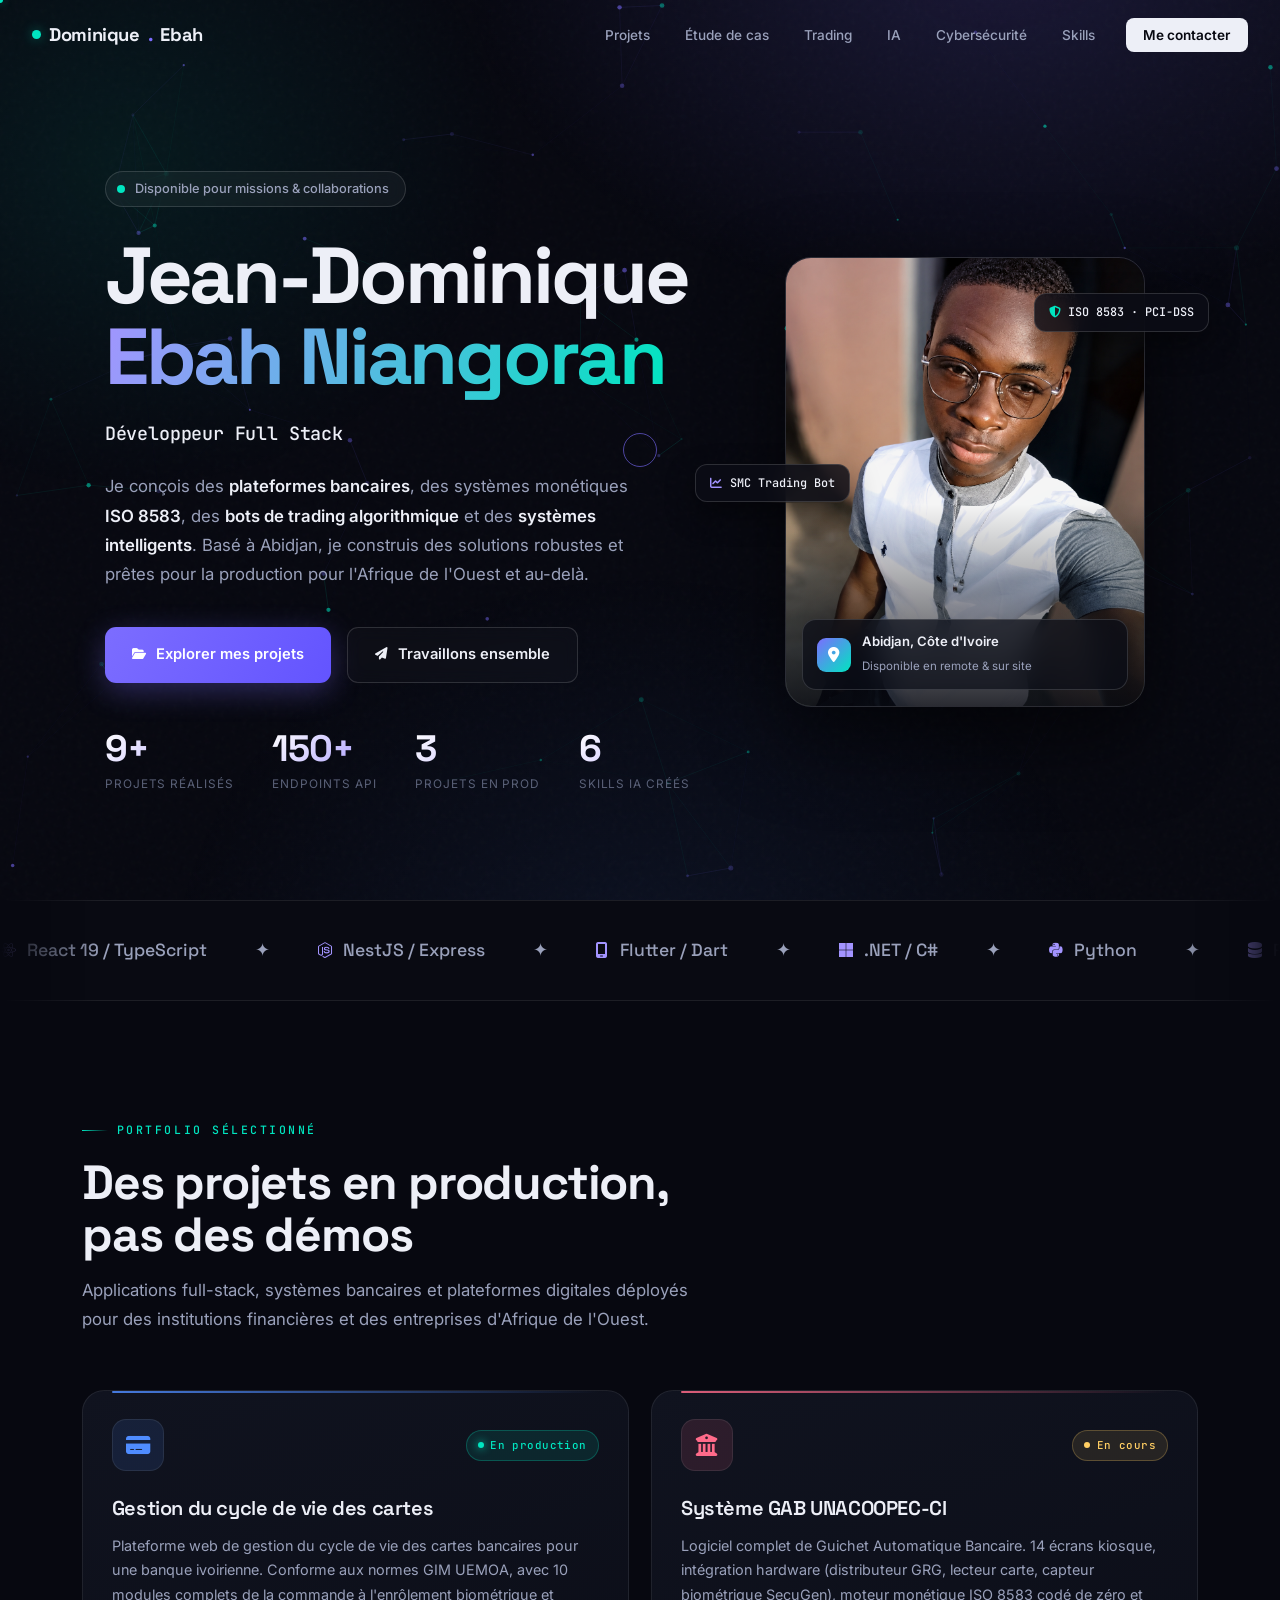
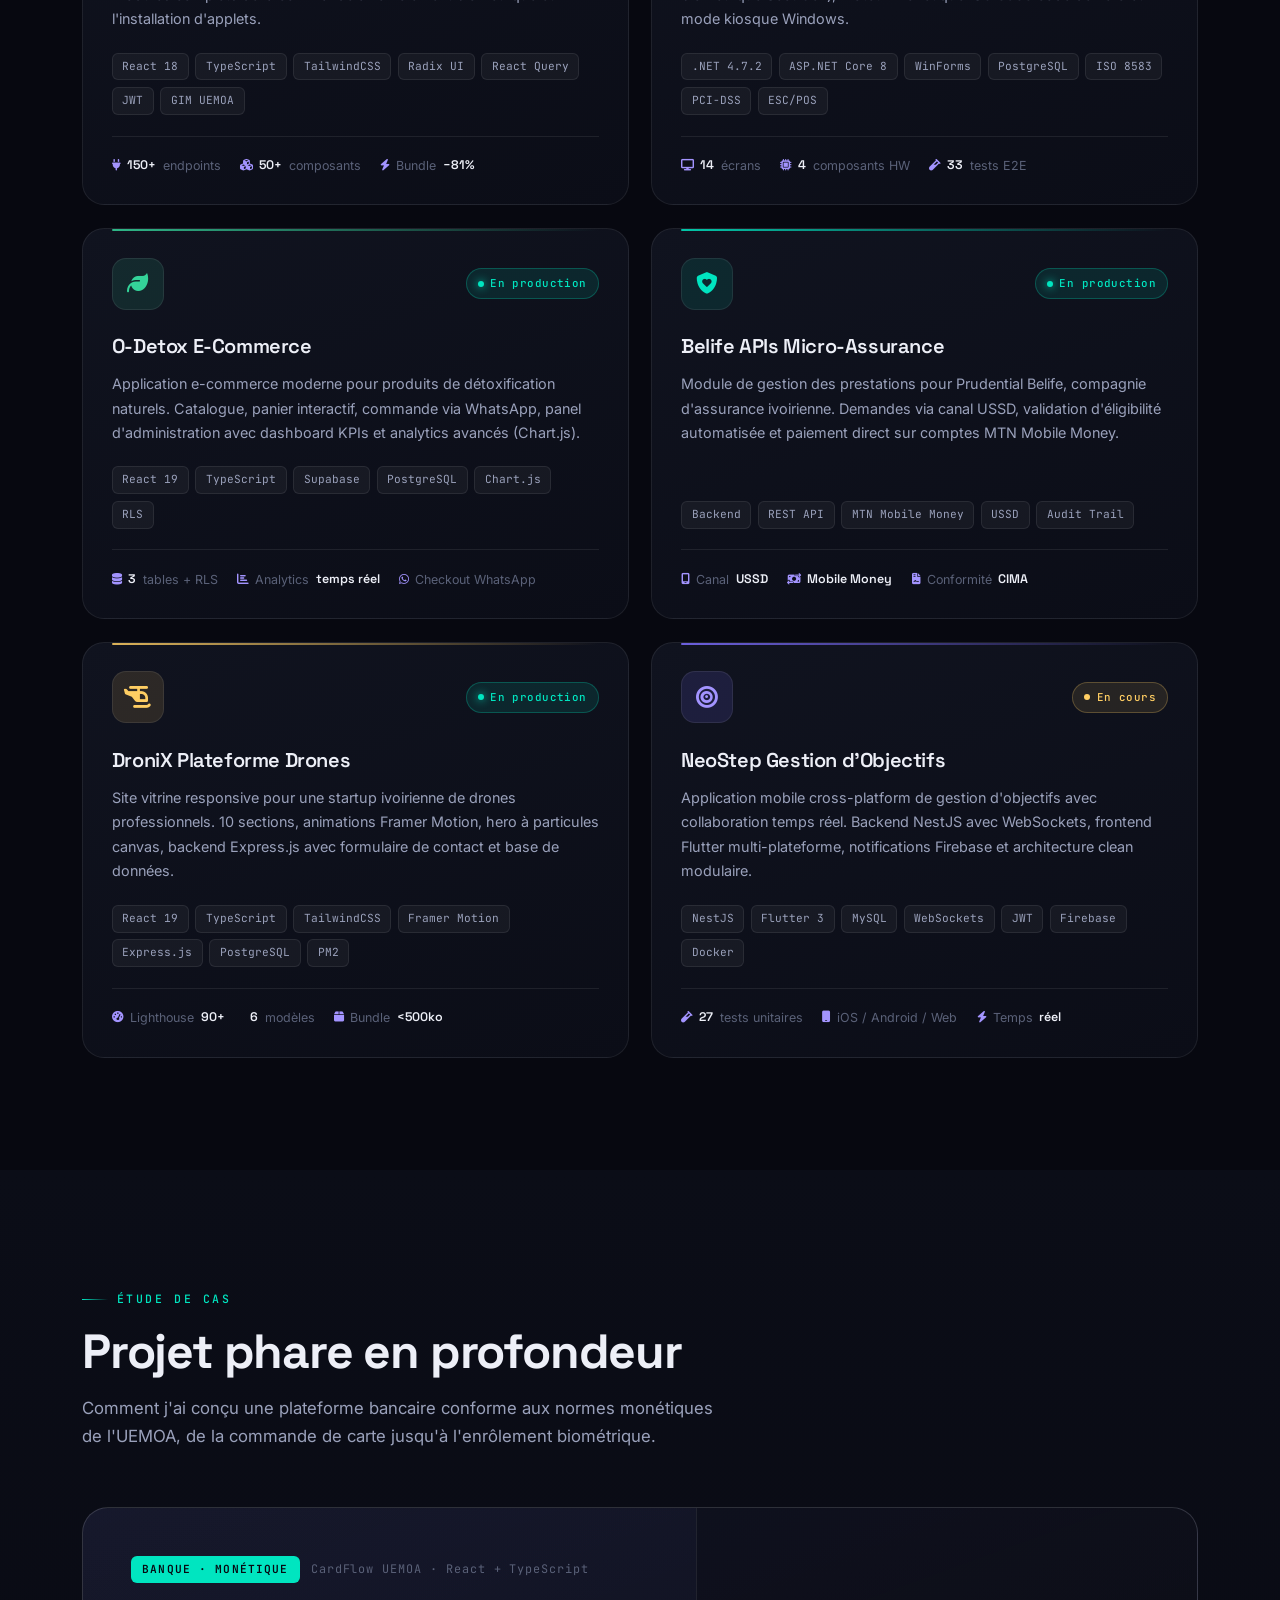
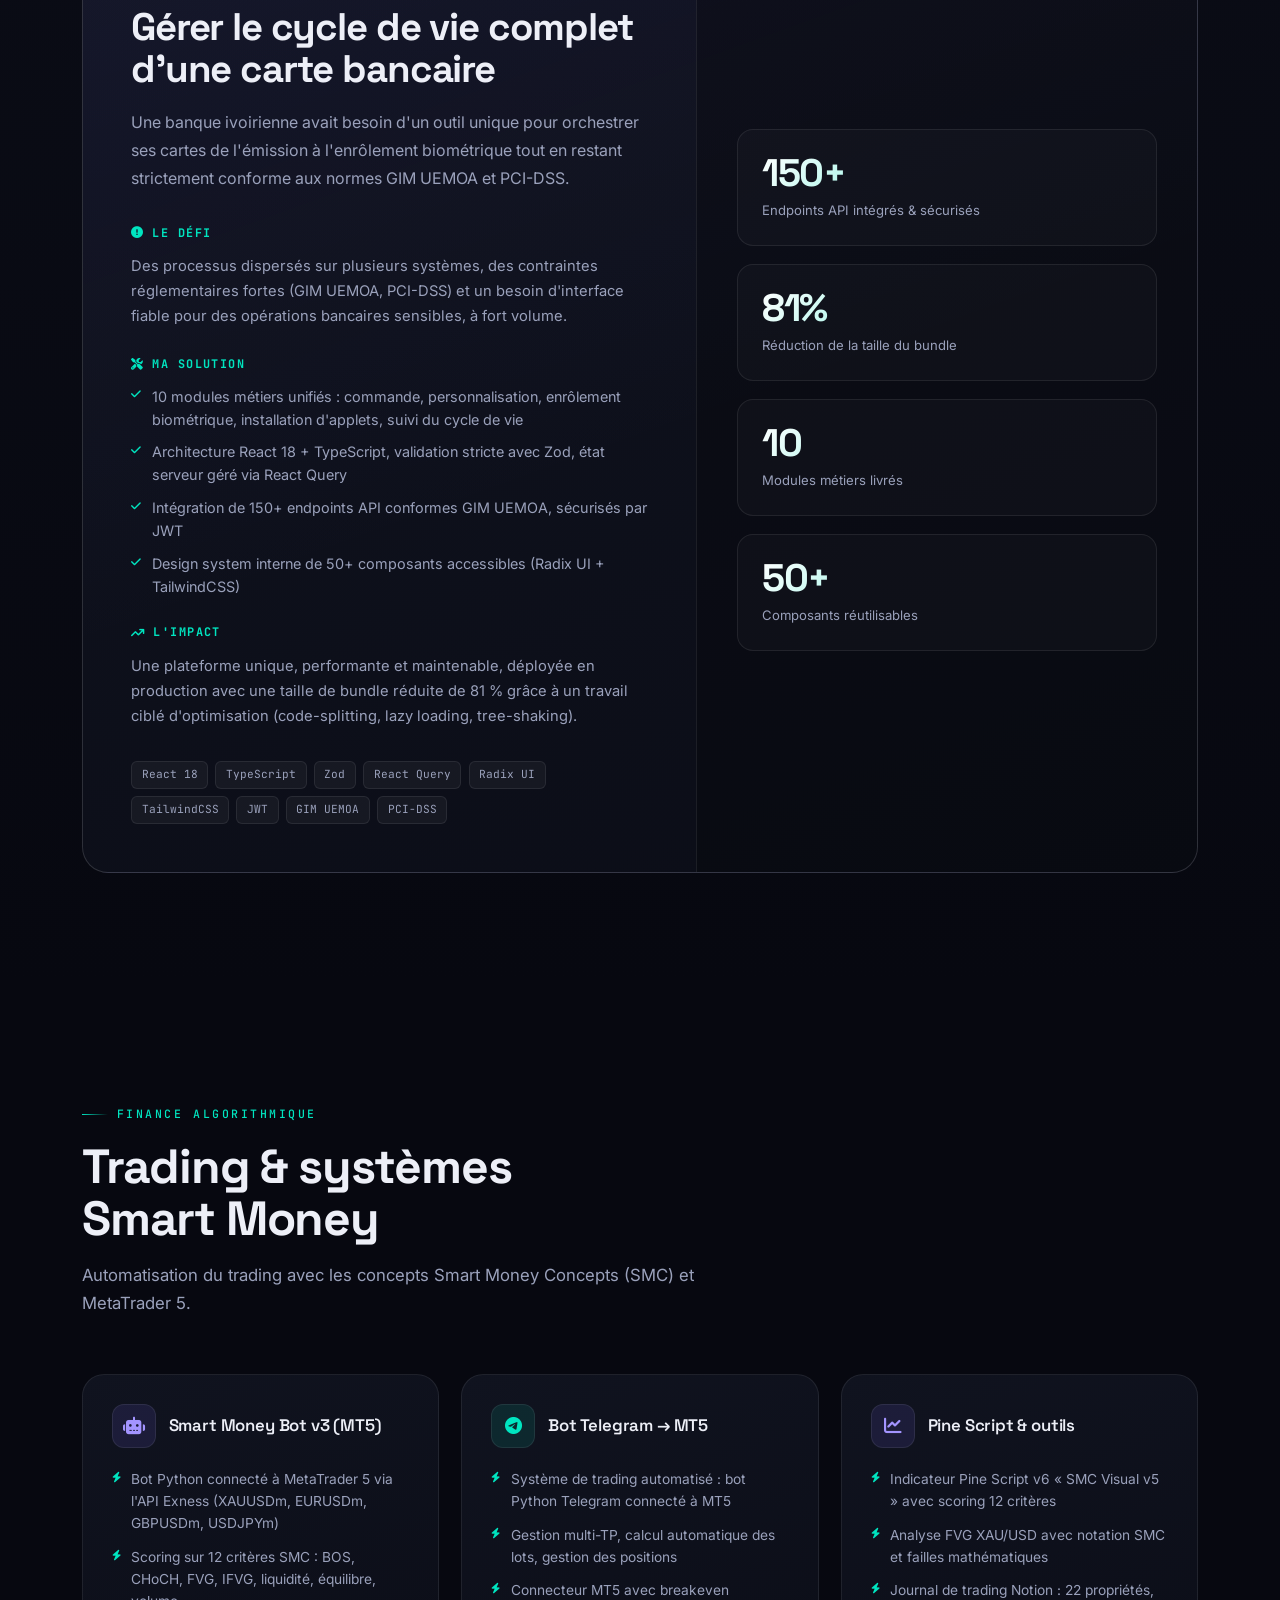
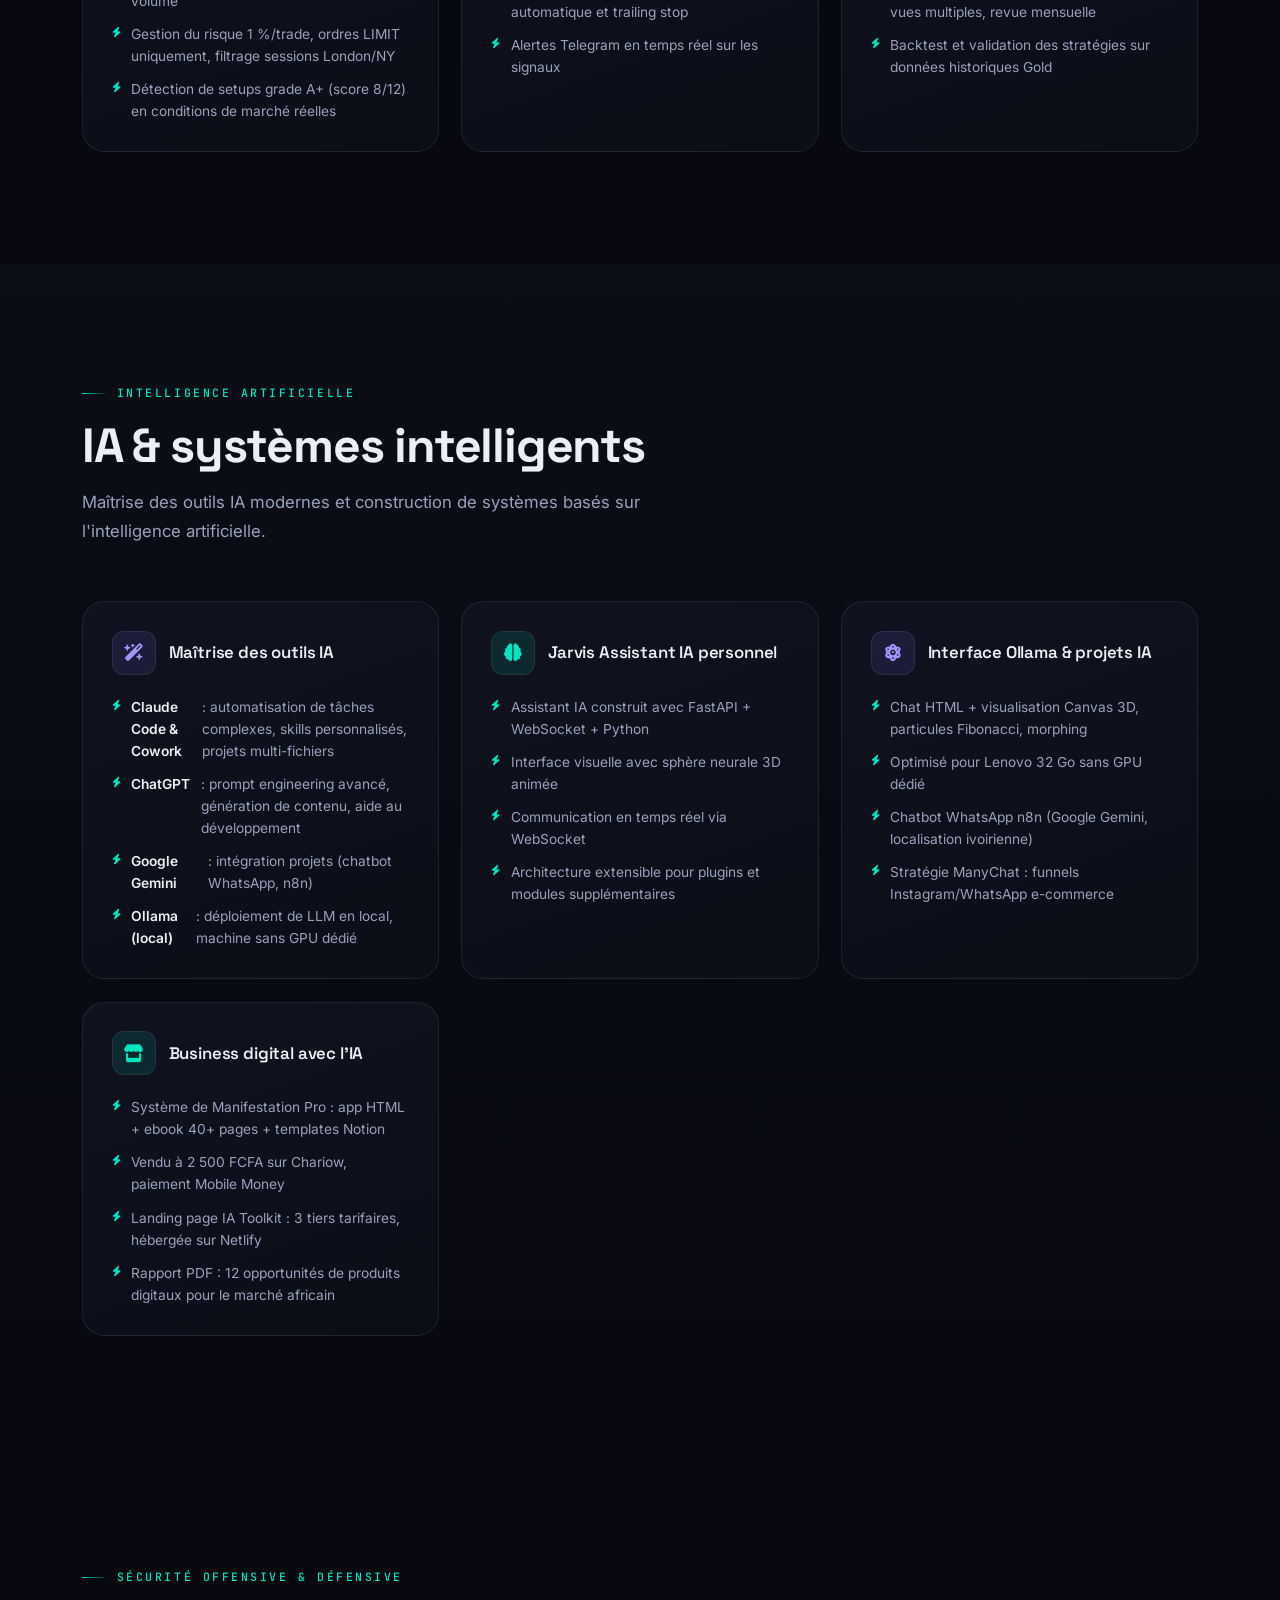
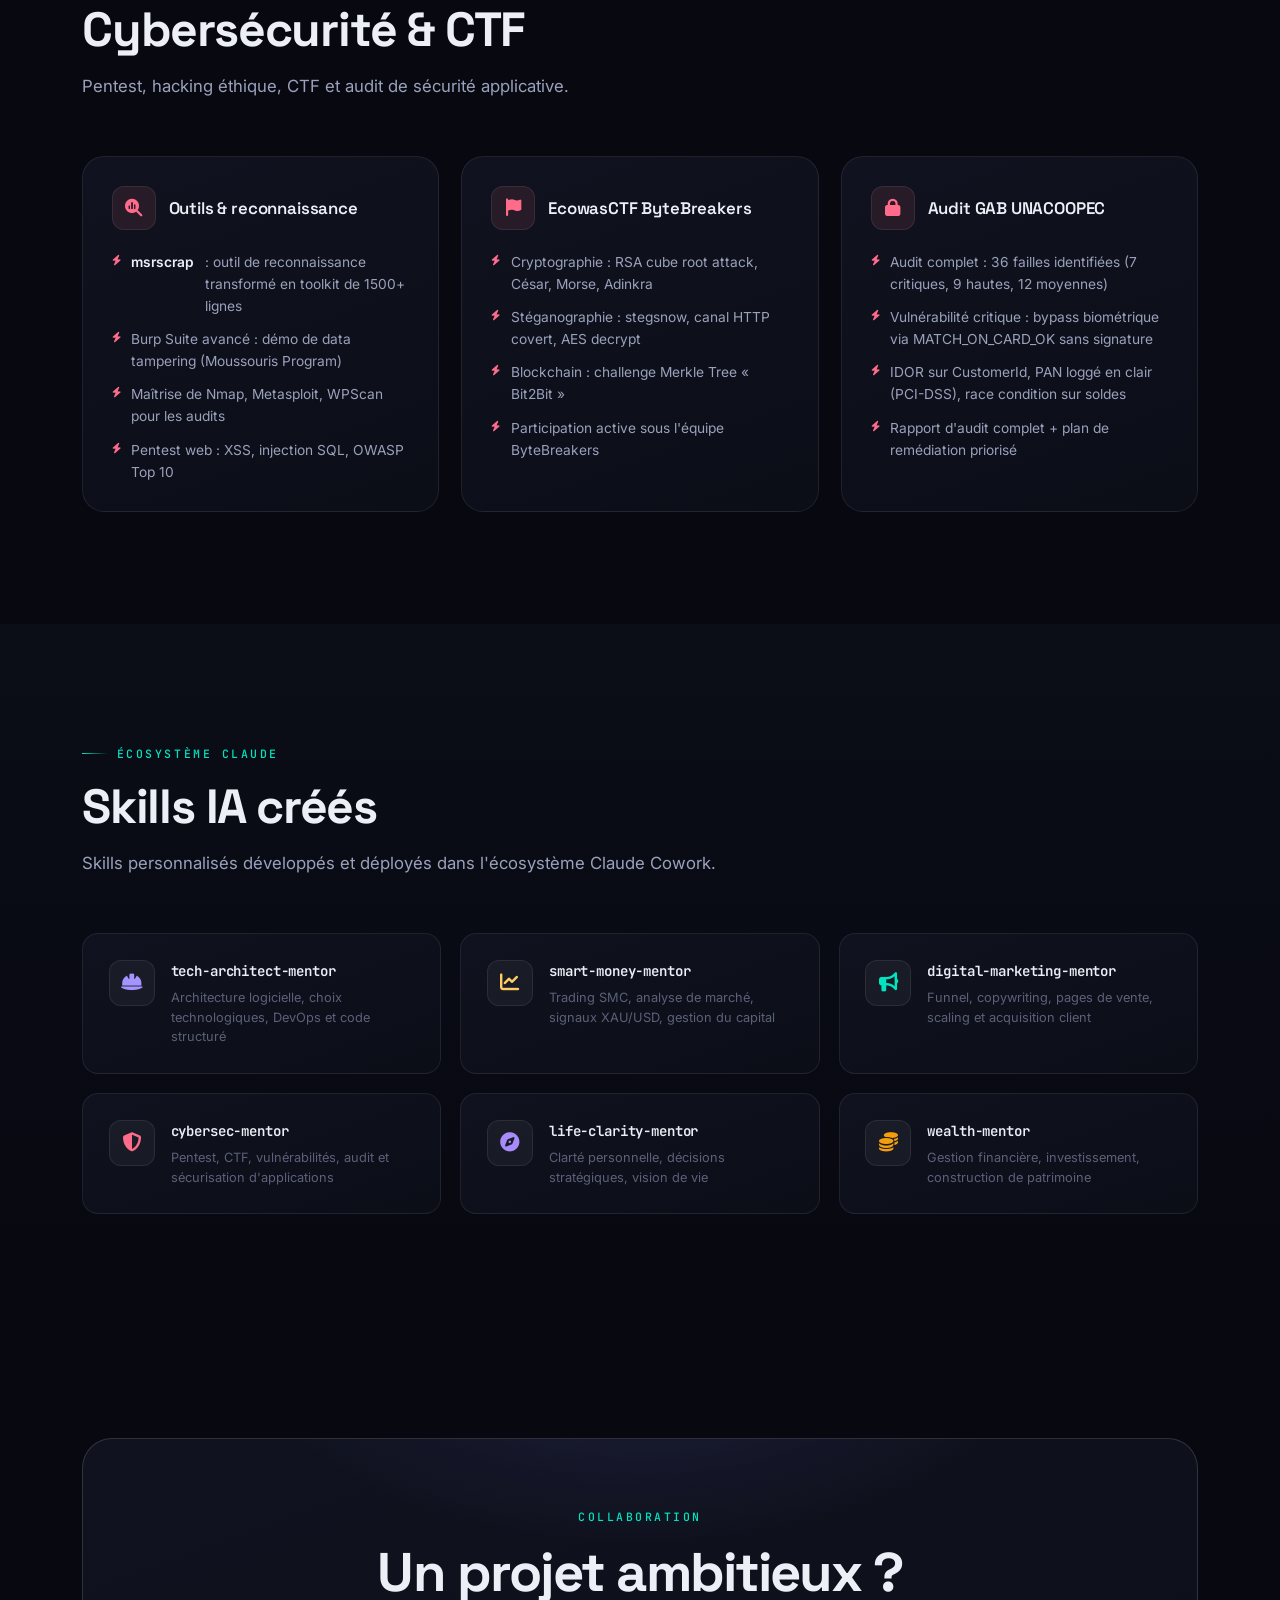
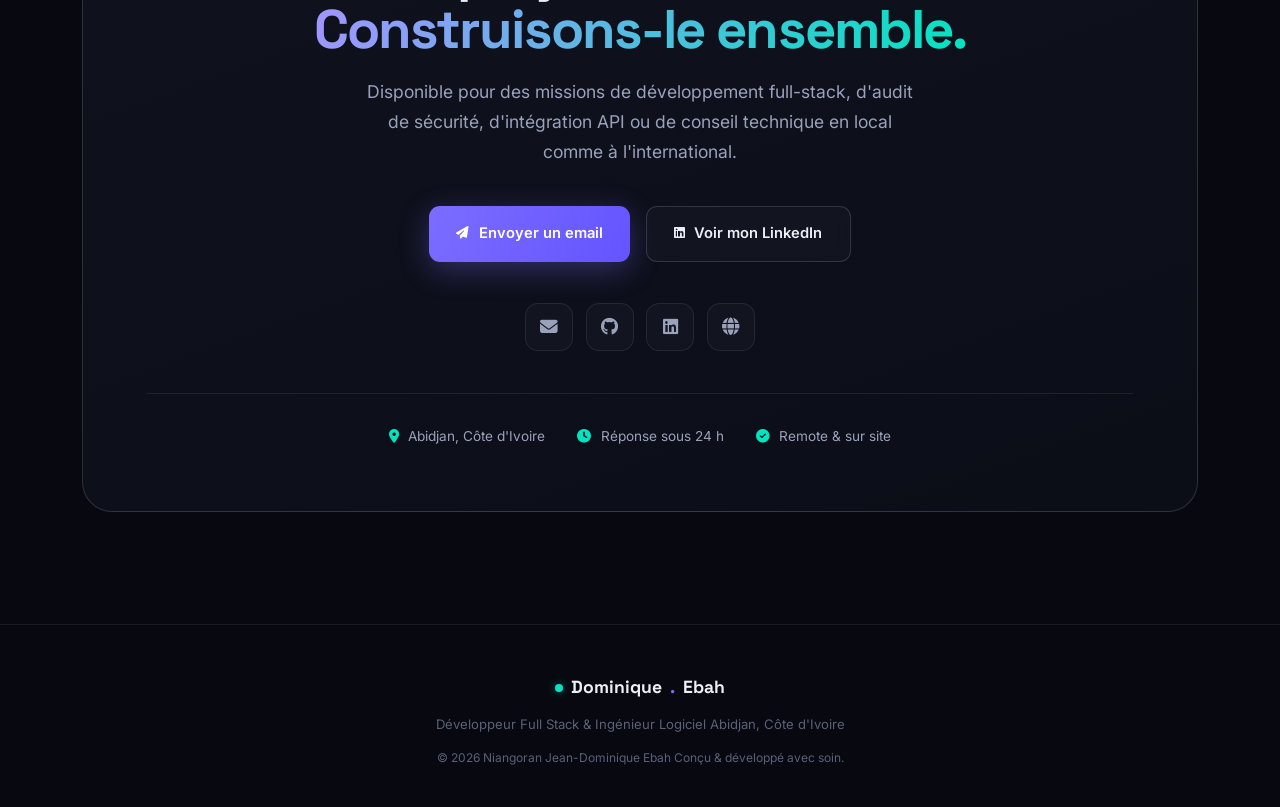
==== commit dd949012: "Update" ====
--- a/index.html
+++ b/index.html
@@ -5,13 +5,72 @@
 <meta name="viewport" content="width=device-width, initial-scale=1.0" />
 <title>Jean-Dominique Ebah  Développeur Full Stack  </title>
 <meta name="description" content="Développeur Full Stack & Ingénieur Logiciel basé en Côte d'Ivoire. Plateformes bancaires, monétique ISO 8583, bots de trading algorithmique, IA & cybersécurité." />
+<meta name="author" content="Jean-Dominique Ebah Niangoran" />
+<link rel="canonical" href="https://ia-toolkit.netlify.app/" />
+
+<!-- Favicon (SVG inline, pas de fichier externe requis) -->
+<link rel="icon" href="data:image/svg+xml,%3Csvg xmlns='http://www.w3.org/2000/svg' viewBox='0 0 100 100'%3E%3Crect width='100' height='100' rx='22' fill='%23070810'/%3E%3Ctext x='50' y='68' font-family='Space Grotesk,Arial,sans-serif' font-size='62' font-weight='700' fill='%237c6dff' text-anchor='middle'%3ED%3C/text%3E%3C/svg%3E" />
+
+<!-- Open Graph -->
+<meta property="og:type" content="website" />
+<meta property="og:url" content="https://ia-toolkit.netlify.app/" />
+<meta property="og:title" content="Jean-Dominique Ebah — Développeur Full Stack" />
+<meta property="og:description" content="Plateformes bancaires, monétique ISO 8583, bots de trading algorithmique, IA & cybersécurité. Basé à Abidjan, Côte d'Ivoire." />
+<meta property="og:image" content="https://ia-toolkit.netlify.app/assets/photo.png" />
+<meta property="og:image:alt" content="Jean-Dominique Ebah Niangoran, Développeur Full Stack" />
+<meta property="og:locale" content="fr_FR" />
+<meta property="og:site_name" content="Dominique.Ebah" />
+
+<!-- Twitter Card -->
+<meta name="twitter:card" content="summary_large_image" />
+<meta name="twitter:title" content="Jean-Dominique Ebah — Développeur Full Stack" />
+<meta name="twitter:description" content="Plateformes bancaires, monétique ISO 8583, bots de trading algorithmique, IA & cybersécurité. Basé à Abidjan, Côte d'Ivoire." />
+<meta name="twitter:image" content="https://ia-toolkit.netlify.app/assets/photo.png" />
+
 <link rel="stylesheet" href="https://cdnjs.cloudflare.com/ajax/libs/font-awesome/6.5.1/css/all.min.css" />
 <link rel="preconnect" href="https://fonts.googleapis.com" />
 <link rel="preconnect" href="https://fonts.gstatic.com" crossorigin />
 <link href="https://fonts.googleapis.com/css2?family=Space+Grotesk:wght@400;500;600;700&family=Inter:wght@300;400;500;600;700&family=JetBrains+Mono:wght@400;500;600&display=swap" rel="stylesheet" />
 <link rel="stylesheet" href="assets/portfolio.css" />
+
+<!-- Fallback : si le JS est désactivé/échoue, on force l'affichage du contenu -->
+<noscript>
+  <style>
+    .reveal { opacity: 1 !important; transform: none !important; }
+    .cursor-dot, .cursor-ring { display: none !important; }
+  </style>
+</noscript>
+
+<!-- Données structurées (schema.org Person) -->
+<script type="application/ld+json">
+{
+  "@context": "https://schema.org",
+  "@type": "Person",
+  "name": "Jean-Dominique Ebah Niangoran",
+  "jobTitle": "Développeur Full Stack & Ingénieur Logiciel",
+  "url": "https://ia-toolkit.netlify.app/",
+  "image": "https://ia-toolkit.netlify.app/assets/photo.png",
+  "email": "mailto:ebahniangoran@gmail.com",
+  "address": {
+    "@type": "PostalAddress",
+    "addressLocality": "Abidjan",
+    "addressCountry": "CI"
+  },
+  "sameAs": [
+    "https://github.com/Master-Mind-code/",
+    "https://www.linkedin.com/in/niangoran-jean-dominique-ebah-0b3594325/"
+  ],
+  "knowsAbout": [
+    "React", "TypeScript", "NestJS", "Flutter", ".NET", "Python",
+    "PostgreSQL", "ISO 8583", "Monétique bancaire", "Trading algorithmique",
+    "Intelligence artificielle", "Cybersécurité"
+  ]
+}
+</script>
 </head>
 <body>
+
+<a href="#top" class="skip-link">Aller au contenu</a>
 
 <template id="__bundler_thumbnail" data-bg-color="#070810">
   <svg viewBox="0 0 1200 800" xmlns="http://www.w3.org/2000/svg">
@@ -46,7 +105,7 @@
 <!-- NAV -->
 <nav>
   <a href="#top" class="nav-brand"><span class="brand-dot"></span>Dominique<span style="color:var(--violet)">.</span>Ebah</a>
-  <ul class="nav-links">
+  <ul class="nav-links" id="nav-links">
     <li><a href="#projets">Projets</a></li>
     <li><a href="#case">Étude de cas</a></li>
     <li><a href="#trading">Trading</a></li>
@@ -55,7 +114,7 @@
     <li><a href="#skills">Skills</a></li>
     <li><a href="#contact" class="nav-cta">Me contacter</a></li>
   </ul>
-  <button class="nav-toggle" aria-label="Menu"><i class="fa-solid fa-bars"></i></button>
+  <button class="nav-toggle" aria-label="Ouvrir le menu" aria-expanded="false" aria-controls="nav-links"><i class="fa-solid fa-bars"></i></button>
 </nav>
 
 <!-- HERO -->
@@ -589,7 +648,7 @@
 <footer>
   <div class="f-brand"><span class="brand-dot"></span>Dominique<span style="color:var(--violet)">.</span>Ebah</div>
   <p>Développeur Full Stack &amp; Ingénieur Logiciel Abidjan, Côte d'Ivoire</p>
-  <p style="font-size:0.75rem">© 2026 Jean-Dominique Ebah Niangoran Conçu &amp; développé avec soin.</p>
+  <p style="font-size:0.75rem">© 2026 Niangoran Jean-Dominique Ebah Conçu &amp; développé avec soin.</p>
 </footer>
 
 <script src="assets/neural.js"></script>
--- a/assets/portfolio.css
+++ b/assets/portfolio.css
@@ -45,6 +45,31 @@
 
 * { margin: 0; padding: 0; box-sizing: border-box; }
 html { scroll-behavior: smooth; -webkit-font-smoothing: antialiased; }
+
+/* ---------- Accessibilité : focus clavier visible ---------- */
+:focus-visible {
+  outline: 2px solid var(--violet-bright);
+  outline-offset: 3px;
+  border-radius: 4px;
+}
+
+/* ---------- Lien d'évitement (skip to content) ---------- */
+.skip-link {
+  position: fixed;
+  top: 12px;
+  left: 12px;
+  z-index: 9999;
+  padding: 0.7rem 1.1rem;
+  background: var(--violet);
+  color: #fff;
+  font-family: var(--body);
+  font-weight: 600;
+  border-radius: 10px;
+  text-decoration: none;
+  transform: translateY(-150%);
+  transition: transform 0.25s var(--ease);
+}
+.skip-link:focus { transform: translateY(0); }
 
 body {
   font-family: var(--body);
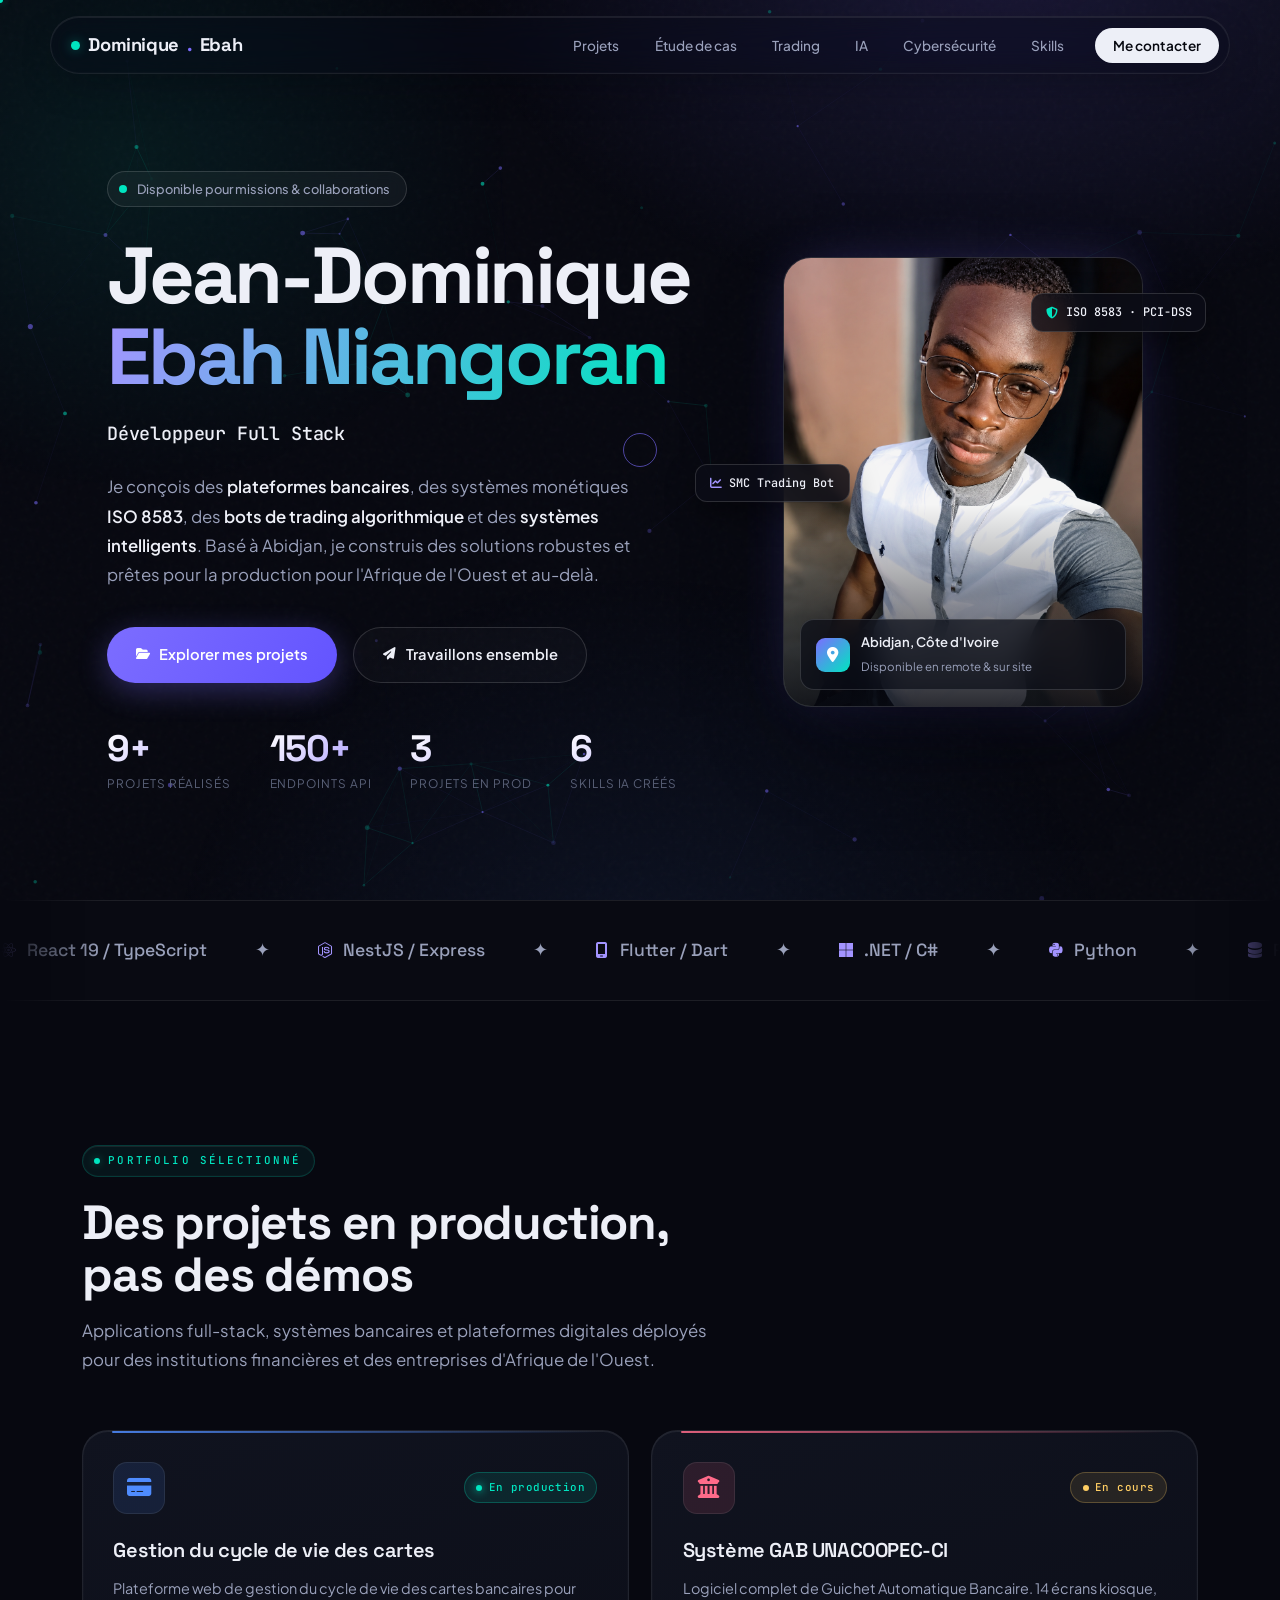
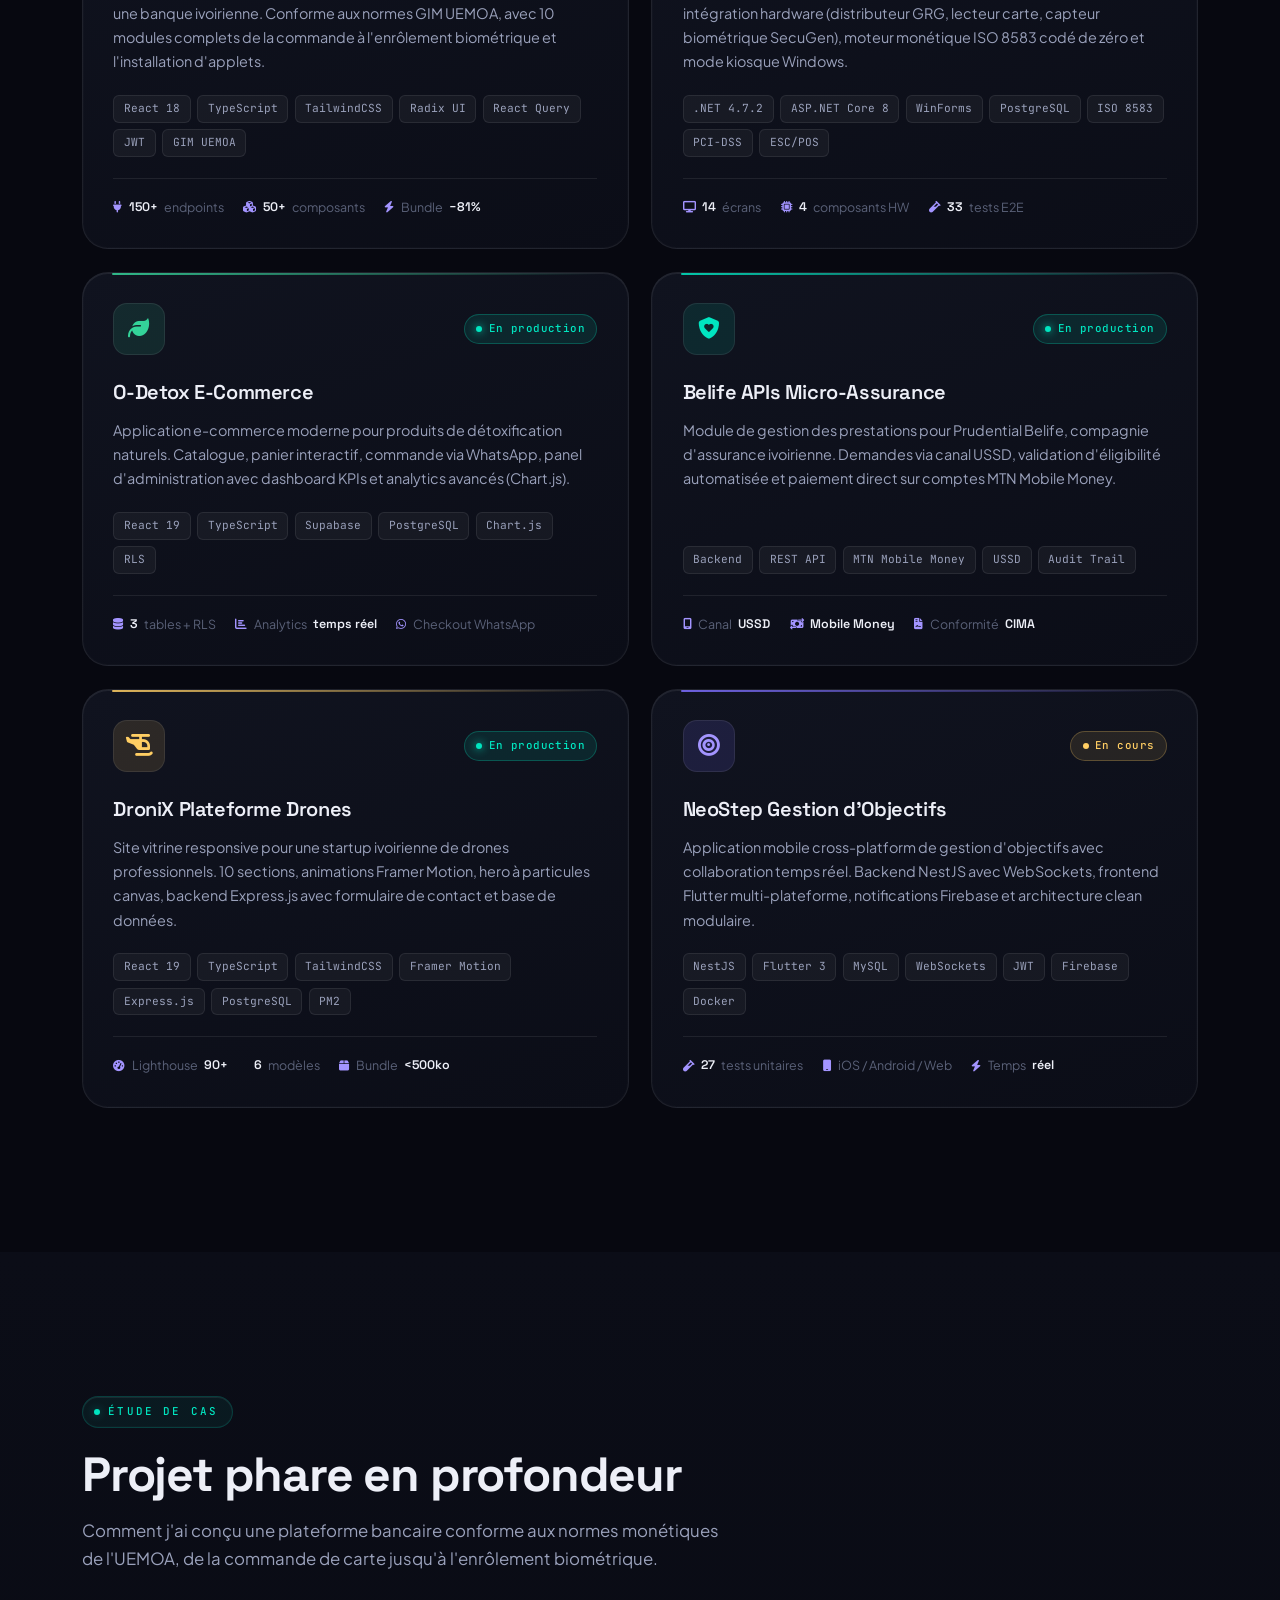
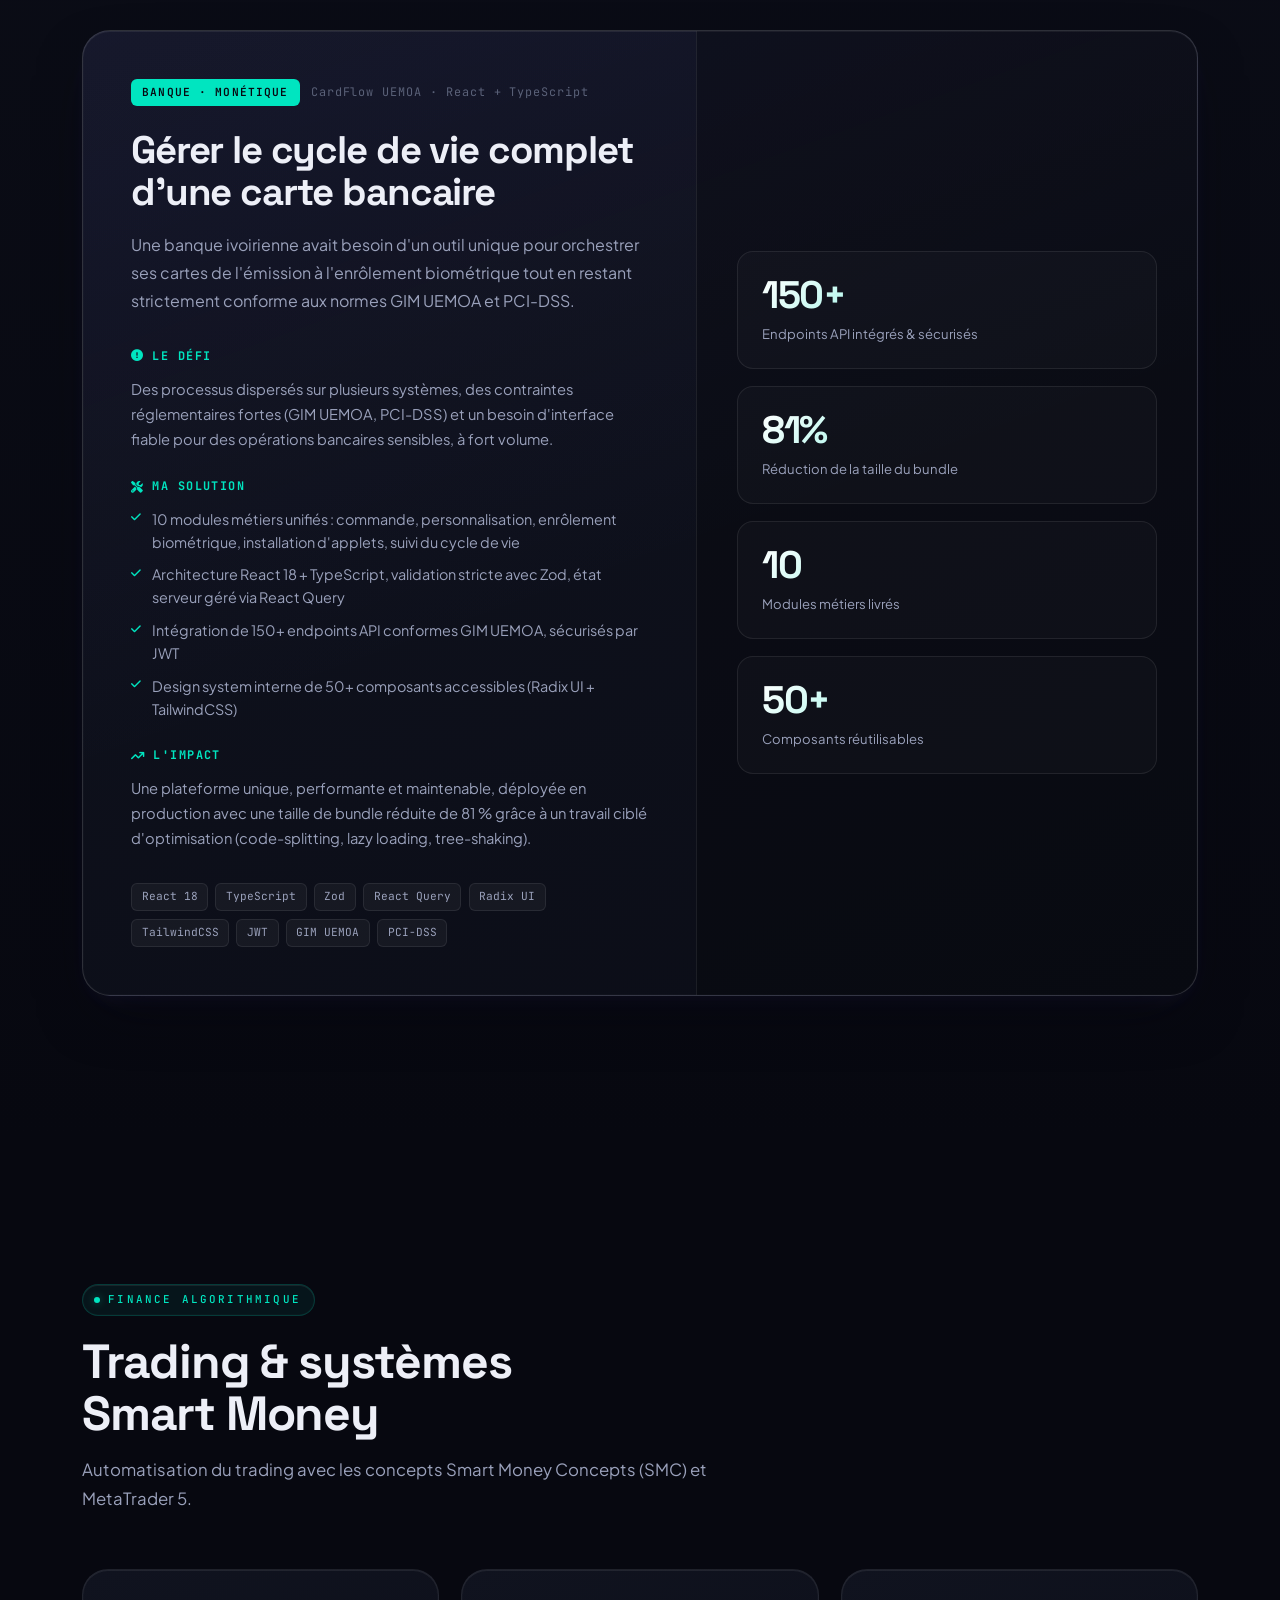
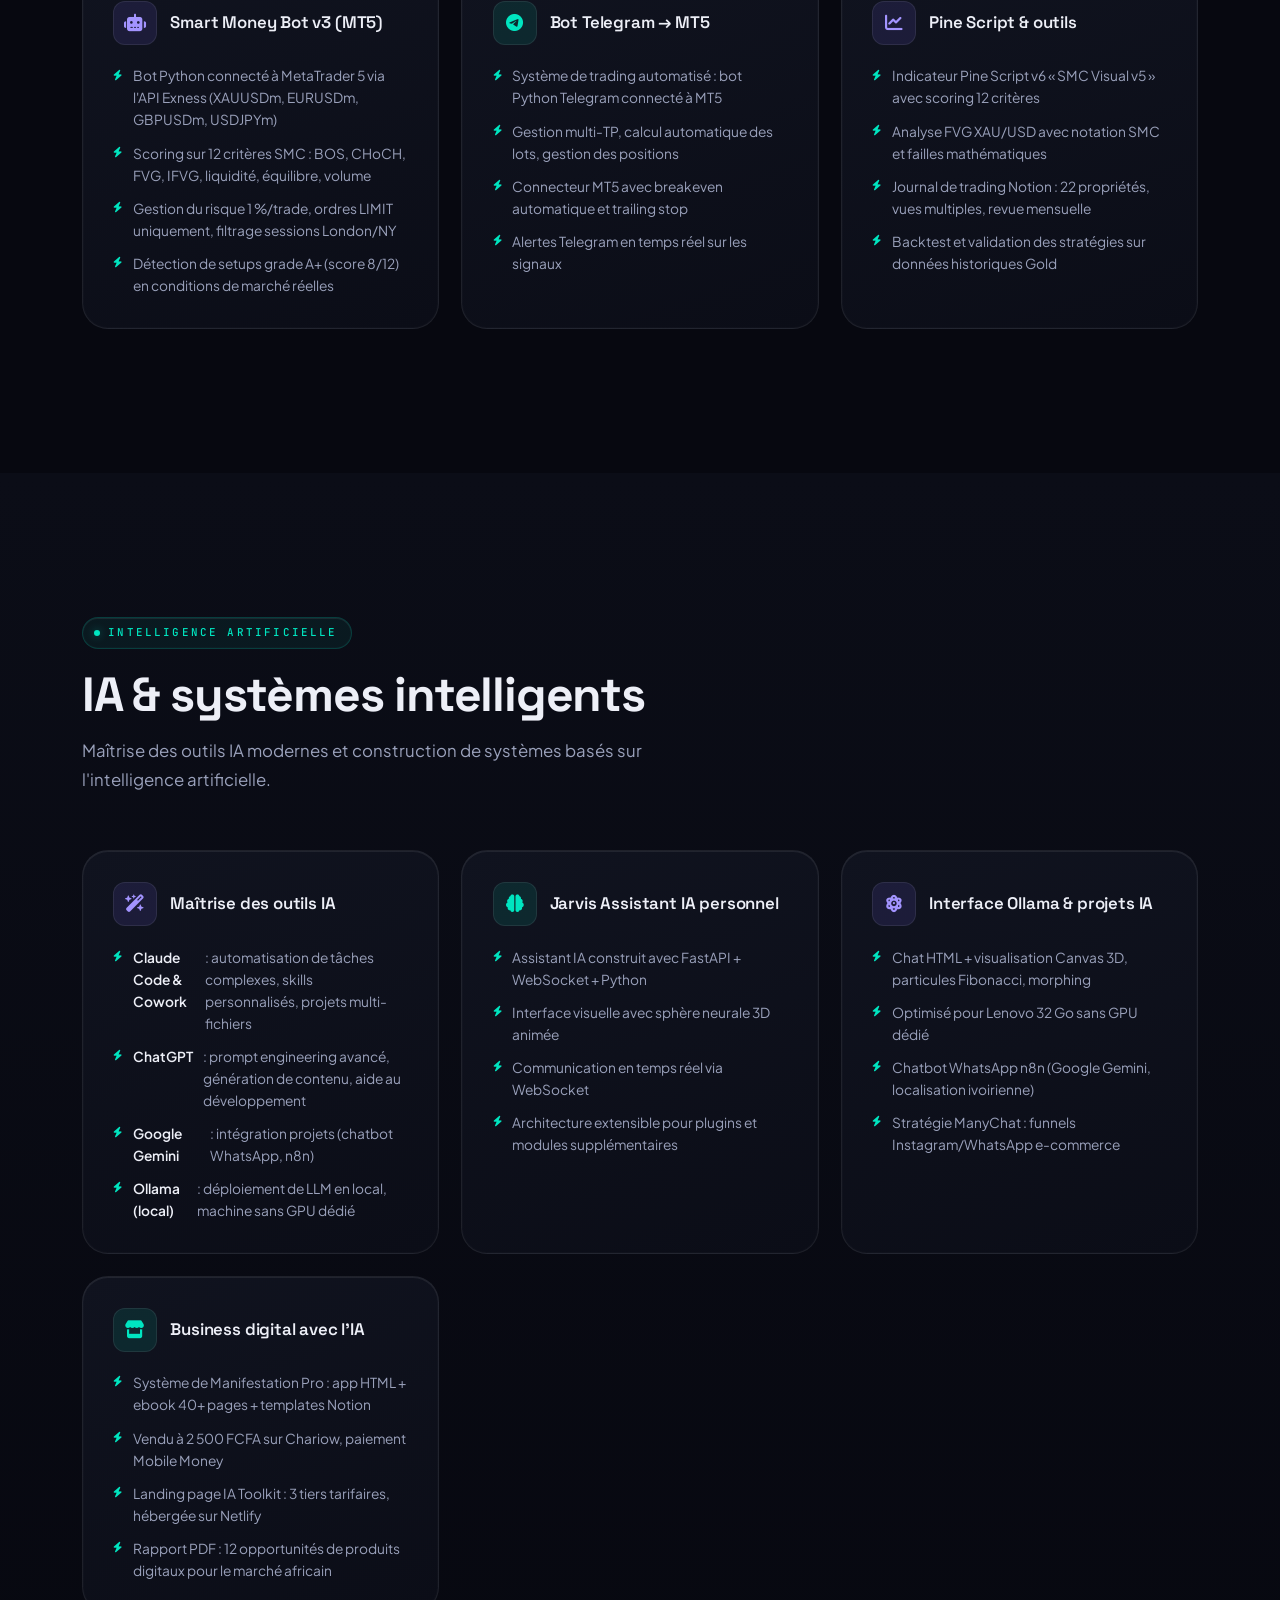
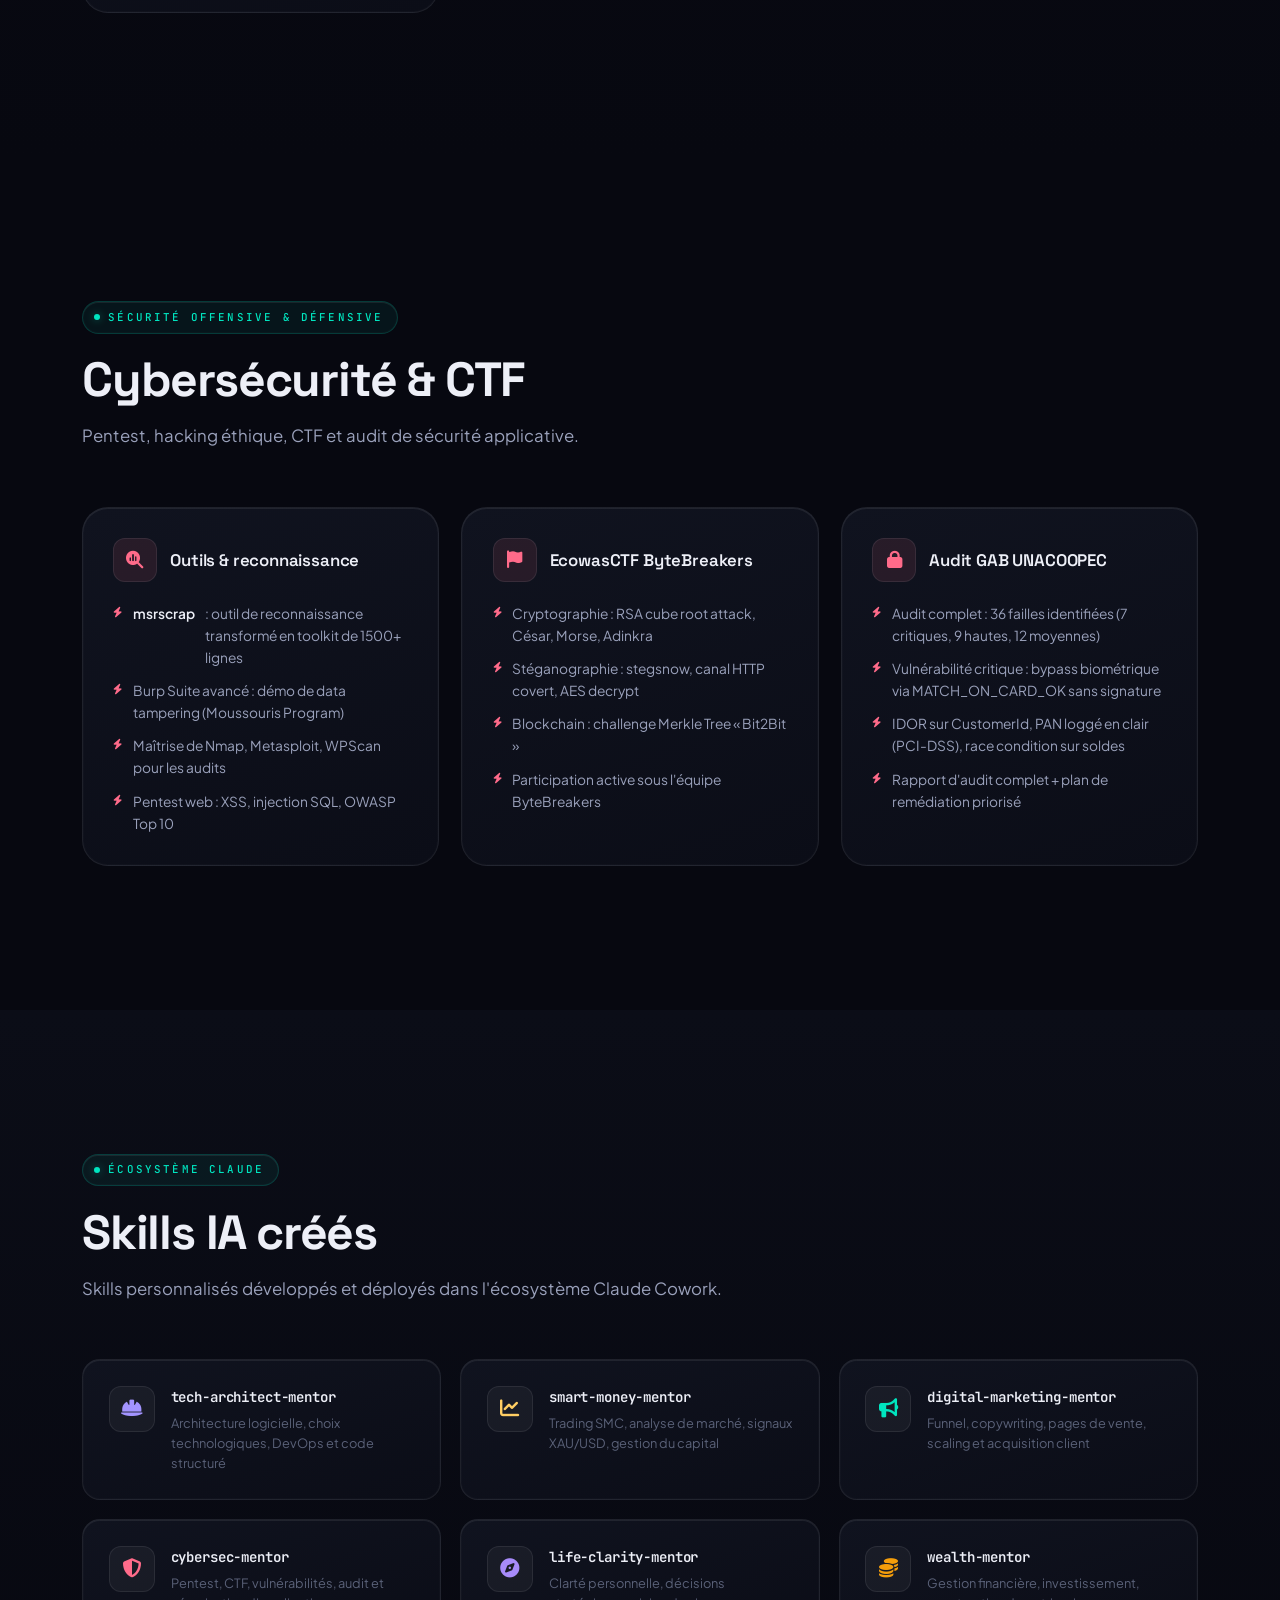
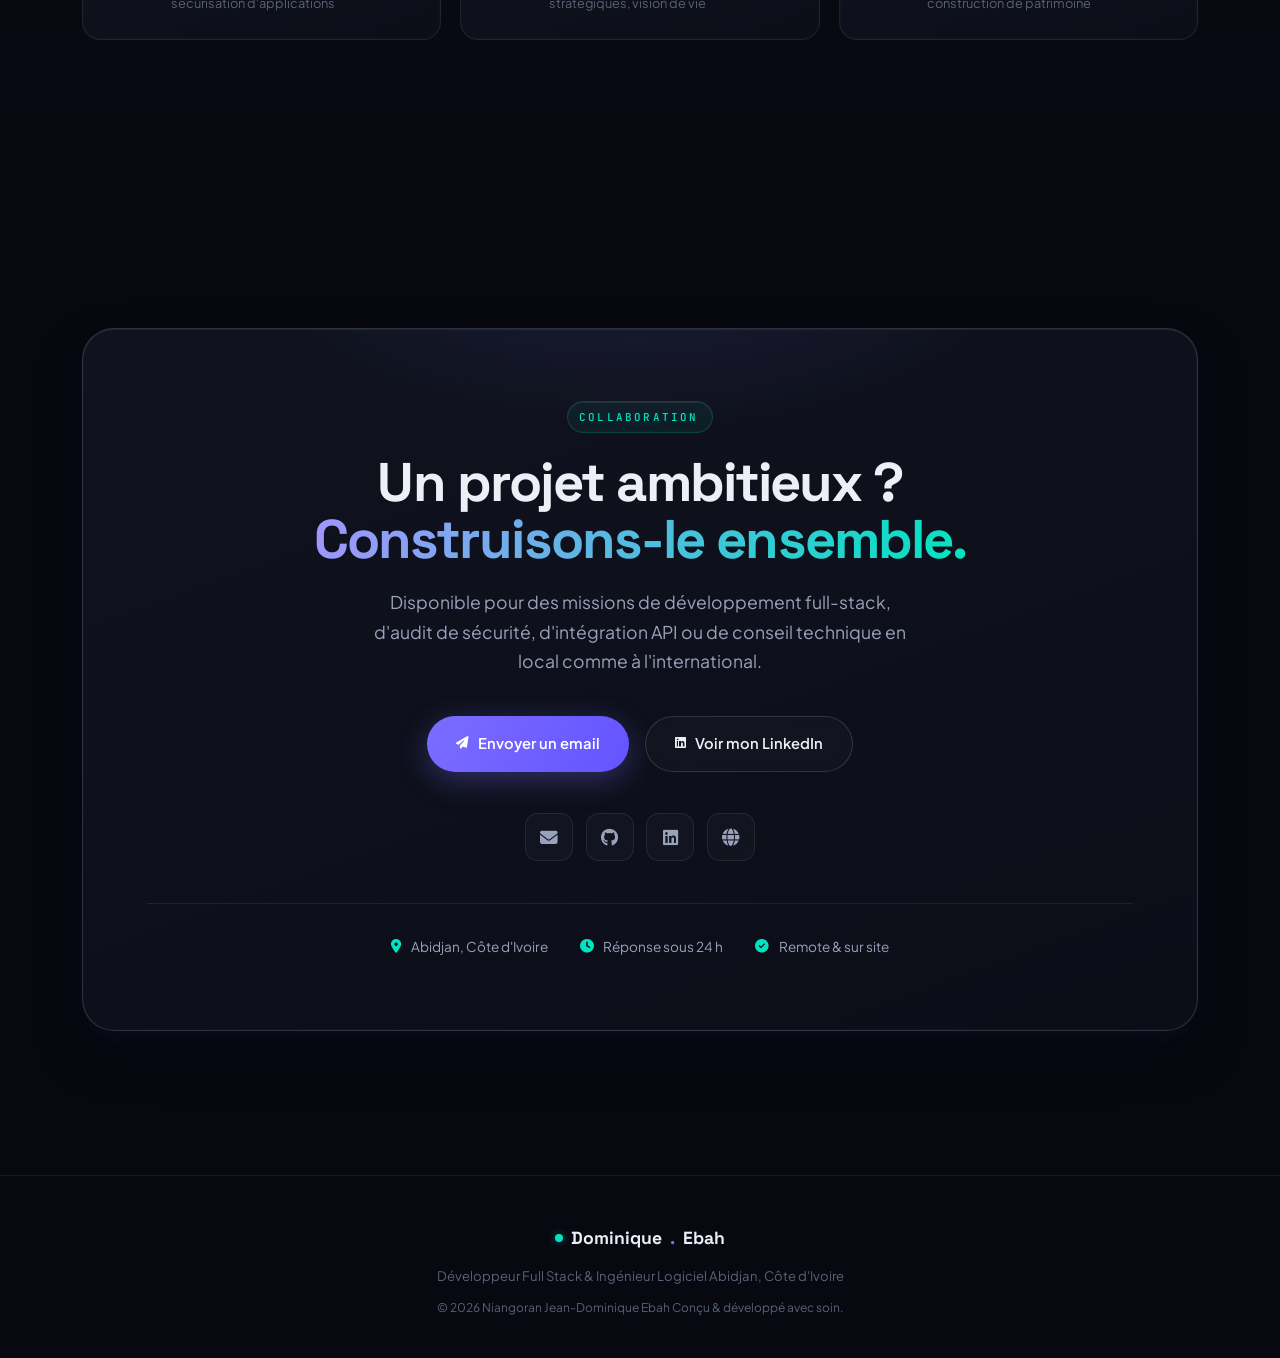
==== commit 4d29f1c7: "update" ====
--- a/index.html
+++ b/index.html
@@ -30,13 +30,13 @@
 <link rel="stylesheet" href="https://cdnjs.cloudflare.com/ajax/libs/font-awesome/6.5.1/css/all.min.css" />
 <link rel="preconnect" href="https://fonts.googleapis.com" />
 <link rel="preconnect" href="https://fonts.gstatic.com" crossorigin />
-<link href="https://fonts.googleapis.com/css2?family=Space+Grotesk:wght@400;500;600;700&family=Inter:wght@300;400;500;600;700&family=JetBrains+Mono:wght@400;500;600&display=swap" rel="stylesheet" />
+<link href="https://fonts.googleapis.com/css2?family=Space+Grotesk:wght@400;500;600;700&family=Plus+Jakarta+Sans:wght@300;400;500;600;700;800&family=JetBrains+Mono:wght@400;500;600&display=swap" rel="stylesheet" />
 <link rel="stylesheet" href="assets/portfolio.css" />
 
 <!-- Fallback : si le JS est désactivé/échoue, on force l'affichage du contenu -->
 <noscript>
   <style>
-    .reveal { opacity: 1 !important; transform: none !important; }
+    .reveal { opacity: 1 !important; transform: none !important; filter: none !important; }
     .cursor-dot, .cursor-ring { display: none !important; }
   </style>
 </noscript>
--- a/assets/portfolio.css
+++ b/assets/portfolio.css
@@ -34,12 +34,18 @@
 
   /* Type */
   --display: 'Space Grotesk', sans-serif;
-  --body: 'Inter', sans-serif;
+  --body: 'Plus Jakarta Sans', 'Inter', sans-serif;
   --mono: 'JetBrains Mono', monospace;
 
-  --radius: 16px;
-  --radius-lg: 22px;
+  --radius: 18px;
+  --radius-lg: 26px;
   --ease: cubic-bezier(0.22, 1, 0.36, 1);
+  /* spring-like curve for haptic / "machined" motion */
+  --ease-spring: cubic-bezier(0.32, 0.72, 0, 1);
+  /* nested "double-bezel" inner highlight (machined-hardware feel) */
+  --bezel-hi: inset 0 1px 0 rgba(255, 255, 255, 0.06), inset 0 0 0 1px rgba(255, 255, 255, 0.015);
+  /* soft, diffused ambient shadow with a faint violet cast — never harsh black */
+  --shadow-soft: 0 24px 60px -20px rgba(5, 6, 14, 0.7), 0 8px 24px -12px rgba(124, 109, 255, 0.18);
   --maxw: 1180px;
 }
 
@@ -138,19 +144,26 @@
 
 /* ============ SHARED ============ */
 .container { max-width: var(--maxw); margin: 0 auto; padding: 0 2rem; }
-section { padding: 7rem 0; position: relative; }
-
+section { padding: 9rem 0; position: relative; }
+
+/* Eyebrow tags : microscopic pill-shaped badge preceding every H2 */
 .eyebrow {
-  display: inline-flex; align-items: center; gap: 0.55rem;
+  display: inline-flex; align-items: center; gap: 0.5rem;
   font-family: var(--mono);
-  font-size: 0.72rem; font-weight: 500;
-  letter-spacing: 0.22em; text-transform: uppercase;
+  font-size: 0.68rem; font-weight: 500;
+  letter-spacing: 0.2em; text-transform: uppercase;
   color: var(--cyan);
-  margin-bottom: 1.1rem;
+  margin-bottom: 1.3rem;
+  padding: 0.4rem 0.85rem 0.4rem 0.7rem;
+  border-radius: 50px;
+  background: rgba(0, 229, 192, 0.06);
+  border: 1px solid rgba(0, 229, 192, 0.18);
+  box-shadow: var(--bezel-hi);
 }
 .eyebrow::before {
-  content: ''; width: 26px; height: 1px;
-  background: linear-gradient(90deg, var(--cyan), transparent);
+  content: ''; width: 6px; height: 6px; border-radius: 50%; flex-shrink: 0;
+  background: var(--cyan);
+  box-shadow: 0 0 8px var(--glow-cyan);
 }
 
 .section-head { max-width: 640px; margin-bottom: 3.5rem; }
@@ -172,20 +185,28 @@
   -webkit-text-fill-color: transparent;
 }
 
-/* ============ NAV ============ */
+/* ============ NAV — floating glass "island" ============ */
 nav {
-  position: fixed; top: 0; left: 0; right: 0; z-index: 200;
+  position: fixed; top: 1rem; left: 50%; transform: translateX(-50%);
+  z-index: 200;
   display: flex; align-items: center; justify-content: space-between;
-  padding: 0 2rem; height: 70px;
-  transition: background 0.4s, border-color 0.4s, height 0.4s;
-  border-bottom: 1px solid transparent;
+  width: calc(100% - 2rem); max-width: var(--maxw);
+  padding: 0 0.6rem 0 1.3rem; height: 58px;
+  border-radius: 50px;
+  background: rgba(11, 13, 23, 0.45);
+  backdrop-filter: blur(16px) saturate(140%);
+  -webkit-backdrop-filter: blur(16px) saturate(140%);
+  border: 1px solid var(--border);
+  box-shadow: var(--bezel-hi), 0 14px 40px -16px rgba(5, 6, 14, 0.6);
+  transition: background 0.5s var(--ease-spring), border-color 0.5s,
+              box-shadow 0.5s var(--ease-spring), top 0.5s var(--ease-spring), width 0.5s var(--ease-spring);
 }
 nav.scrolled {
-  background: rgba(7, 8, 16, 0.72);
-  backdrop-filter: blur(18px) saturate(140%);
-  -webkit-backdrop-filter: blur(18px) saturate(140%);
-  border-bottom-color: var(--border);
-  height: 62px;
+  top: 0.6rem;
+  width: calc(100% - 3rem); max-width: 940px;
+  background: rgba(9, 11, 20, 0.78);
+  border-color: var(--border-2);
+  box-shadow: var(--bezel-hi), 0 18px 50px -18px rgba(5, 6, 14, 0.8);
 }
 .nav-brand {
   font-family: var(--display);
@@ -214,7 +235,8 @@
   margin-left: 0.6rem;
   background: var(--text) !important; color: var(--bg) !important;
   font-weight: 600 !important;
-  padding: 0.55rem 1.1rem !important;
+  padding: 0.55rem 1.15rem !important;
+  border-radius: 50px !important;
 }
 .nav-cta:hover { background: var(--cyan) !important; box-shadow: 0 0 24px var(--glow-cyan); }
 .nav-toggle { display: none; background: none; border: none; color: var(--text); font-size: 1.3rem; cursor: pointer; }
@@ -222,10 +244,10 @@
 /* ============ BUTTONS ============ */
 .btn {
   display: inline-flex; align-items: center; gap: 0.6rem;
-  padding: 0.95rem 1.7rem; border-radius: 11px;
+  padding: 0.95rem 1.8rem; border-radius: 50px;
   font-family: var(--body); font-size: 0.92rem; font-weight: 600;
   text-decoration: none; border: none; cursor: none;
-  transition: transform 0.25s var(--ease), box-shadow 0.3s, background 0.3s, color 0.3s, border-color 0.3s;
+  transition: transform 0.3s var(--ease-spring), box-shadow 0.35s var(--ease-spring), background 0.3s, color 0.3s, border-color 0.3s;
   position: relative; overflow: hidden;
   white-space: nowrap;
 }
@@ -331,10 +353,10 @@
   position: relative;
   width: 100%; max-width: 360px;
   aspect-ratio: 4 / 5;
-  border-radius: 26px;
+  border-radius: 28px;
   overflow: hidden;
   border: 1px solid var(--border-2);
-  box-shadow: 0 30px 80px rgba(0, 0, 0, 0.55);
+  box-shadow: var(--bezel-hi), 0 40px 90px -30px rgba(5, 6, 14, 0.85), 0 0 60px -20px var(--glow-violet);
   isolation: isolate;
 }
 .portrait-card img {
@@ -444,9 +466,10 @@
   background: linear-gradient(160deg, var(--bg-2), var(--bg-1));
   border: 1px solid var(--border);
   border-radius: var(--radius-lg);
-  padding: 1.8rem;
+  padding: 1.9rem;
   overflow: hidden;
-  transition: transform 0.4s var(--ease), border-color 0.4s, box-shadow 0.4s;
+  box-shadow: var(--bezel-hi);
+  transition: transform 0.5s var(--ease-spring), border-color 0.4s, box-shadow 0.5s var(--ease-spring);
   display: flex; flex-direction: column;
 }
 /* spotlight follow */
@@ -455,7 +478,7 @@
   background: radial-gradient(420px circle at var(--mx, 50%) var(--my, 0%), rgba(124,109,255,0.14), transparent 65%);
   transition: opacity 0.35s; pointer-events: none;
 }
-.project-card:hover { transform: translateY(-5px); border-color: var(--border-2); box-shadow: 0 22px 60px rgba(0,0,0,0.5); }
+.project-card:hover { transform: translateY(-6px); border-color: var(--border-2); box-shadow: var(--bezel-hi), var(--shadow-soft); }
 .project-card:hover .spotlight { opacity: 1; }
 .project-card::before {
   content: ''; position: absolute; top: 0; left: 1.8rem; right: 1.8rem; height: 2px;
@@ -519,9 +542,10 @@
     linear-gradient(160deg, rgba(124,109,255,0.06), transparent 55%),
     linear-gradient(160deg, var(--bg-2), var(--bg-1));
   border: 1px solid var(--border-2);
-  border-radius: 26px;
+  border-radius: 28px;
   overflow: hidden;
   position: relative;
+  box-shadow: var(--bezel-hi), var(--shadow-soft);
 }
 .case-inner { display: grid; grid-template-columns: 1.1fr 0.9fr; }
 .case-left { padding: 3rem; }
@@ -575,11 +599,12 @@
   background: linear-gradient(160deg, var(--bg-2), var(--bg-1));
   border: 1px solid var(--border);
   border-radius: var(--radius-lg);
-  padding: 1.8rem;
-  transition: transform 0.35s var(--ease), border-color 0.35s, box-shadow 0.35s;
+  padding: 1.9rem;
+  box-shadow: var(--bezel-hi);
+  transition: transform 0.45s var(--ease-spring), border-color 0.35s, box-shadow 0.45s var(--ease-spring);
   position: relative; overflow: hidden;
 }
-.info-card:hover { transform: translateY(-4px); border-color: var(--border-2); box-shadow: 0 18px 46px rgba(0,0,0,0.45); }
+.info-card:hover { transform: translateY(-5px); border-color: var(--border-2); box-shadow: var(--bezel-hi), var(--shadow-soft); }
 .info-card-head { display: flex; align-items: center; gap: 0.8rem; margin-bottom: 1.3rem; }
 .info-card-head .ic {
   width: 44px; height: 44px; border-radius: 12px;
@@ -605,9 +630,10 @@
   border-radius: var(--radius);
   padding: 1.6rem;
   display: flex; align-items: flex-start; gap: 1rem;
-  transition: transform 0.3s var(--ease), border-color 0.3s, box-shadow 0.3s;
-}
-.skill-tile:hover { transform: translateY(-3px); border-color: var(--border-2); box-shadow: 0 14px 36px rgba(0,0,0,0.4); }
+  box-shadow: var(--bezel-hi);
+  transition: transform 0.4s var(--ease-spring), border-color 0.3s, box-shadow 0.4s var(--ease-spring);
+}
+.skill-tile:hover { transform: translateY(-4px); border-color: var(--border-2); box-shadow: var(--bezel-hi), var(--shadow-soft); }
 .skill-tile .st-icon {
   width: 46px; height: 46px; border-radius: 12px; flex-shrink: 0;
   display: flex; align-items: center; justify-content: center; font-size: 1.2rem;
@@ -623,10 +649,11 @@
     radial-gradient(700px 400px at 50% -20%, rgba(124,109,255,0.16), transparent 60%),
     linear-gradient(160deg, var(--bg-2), var(--bg-1));
   border: 1px solid var(--border-2);
-  border-radius: 30px;
-  padding: 4rem;
+  border-radius: 32px;
+  padding: 4.5rem 4rem;
   text-align: center;
   position: relative; overflow: hidden;
+  box-shadow: var(--bezel-hi), var(--shadow-soft);
 }
 .contact-card .eyebrow { justify-content: center; }
 .contact-card .eyebrow::before { display: none; }
@@ -659,8 +686,8 @@
 footer p { font-size: 0.82rem; color: var(--text-3); }
 
 /* ============ REVEAL ============ */
-.reveal { opacity: 0; transform: translateY(34px); transition: opacity 0.8s var(--ease), transform 0.8s var(--ease); }
-.reveal.in { opacity: 1; transform: none; }
+.reveal { opacity: 0; transform: translateY(40px); filter: blur(8px); transition: opacity 0.85s var(--ease), transform 0.85s var(--ease-spring), filter 0.85s var(--ease); }
+.reveal.in { opacity: 1; transform: none; filter: blur(0); }
 .reveal.d1 { transition-delay: 0.08s; }
 .reveal.d2 { transition-delay: 0.16s; }
 .reveal.d3 { transition-delay: 0.24s; }
@@ -668,7 +695,7 @@
 
 @media (prefers-reduced-motion: reduce) {
   * { animation: none !important; }
-  .reveal { opacity: 1 !important; transform: none !important; }
+  .reveal { opacity: 1 !important; transform: none !important; filter: none !important; }
   html { scroll-behavior: auto; }
 }
 
@@ -687,9 +714,13 @@
   .nav-links { display: none; }
   .nav-links.open {
     display: flex; flex-direction: column; align-items: stretch;
-    position: absolute; top: 62px; left: 0; right: 0;
-    background: rgba(7,8,16,0.96); backdrop-filter: blur(20px);
-    padding: 1rem; gap: 0.2rem; border-bottom: 1px solid var(--border);
+    position: absolute; top: calc(100% + 10px); left: 0; right: 0;
+    background: rgba(9,11,20,0.92);
+    backdrop-filter: blur(22px) saturate(140%);
+    -webkit-backdrop-filter: blur(22px) saturate(140%);
+    padding: 0.7rem; gap: 0.2rem;
+    border: 1px solid var(--border-2); border-radius: 22px;
+    box-shadow: var(--bezel-hi), 0 24px 60px -20px rgba(5,6,14,0.85);
   }
   .nav-links.open .nav-cta { margin: 0.4rem 0 0; text-align: center; justify-content: center; }
   .nav-toggle { display: block; }
